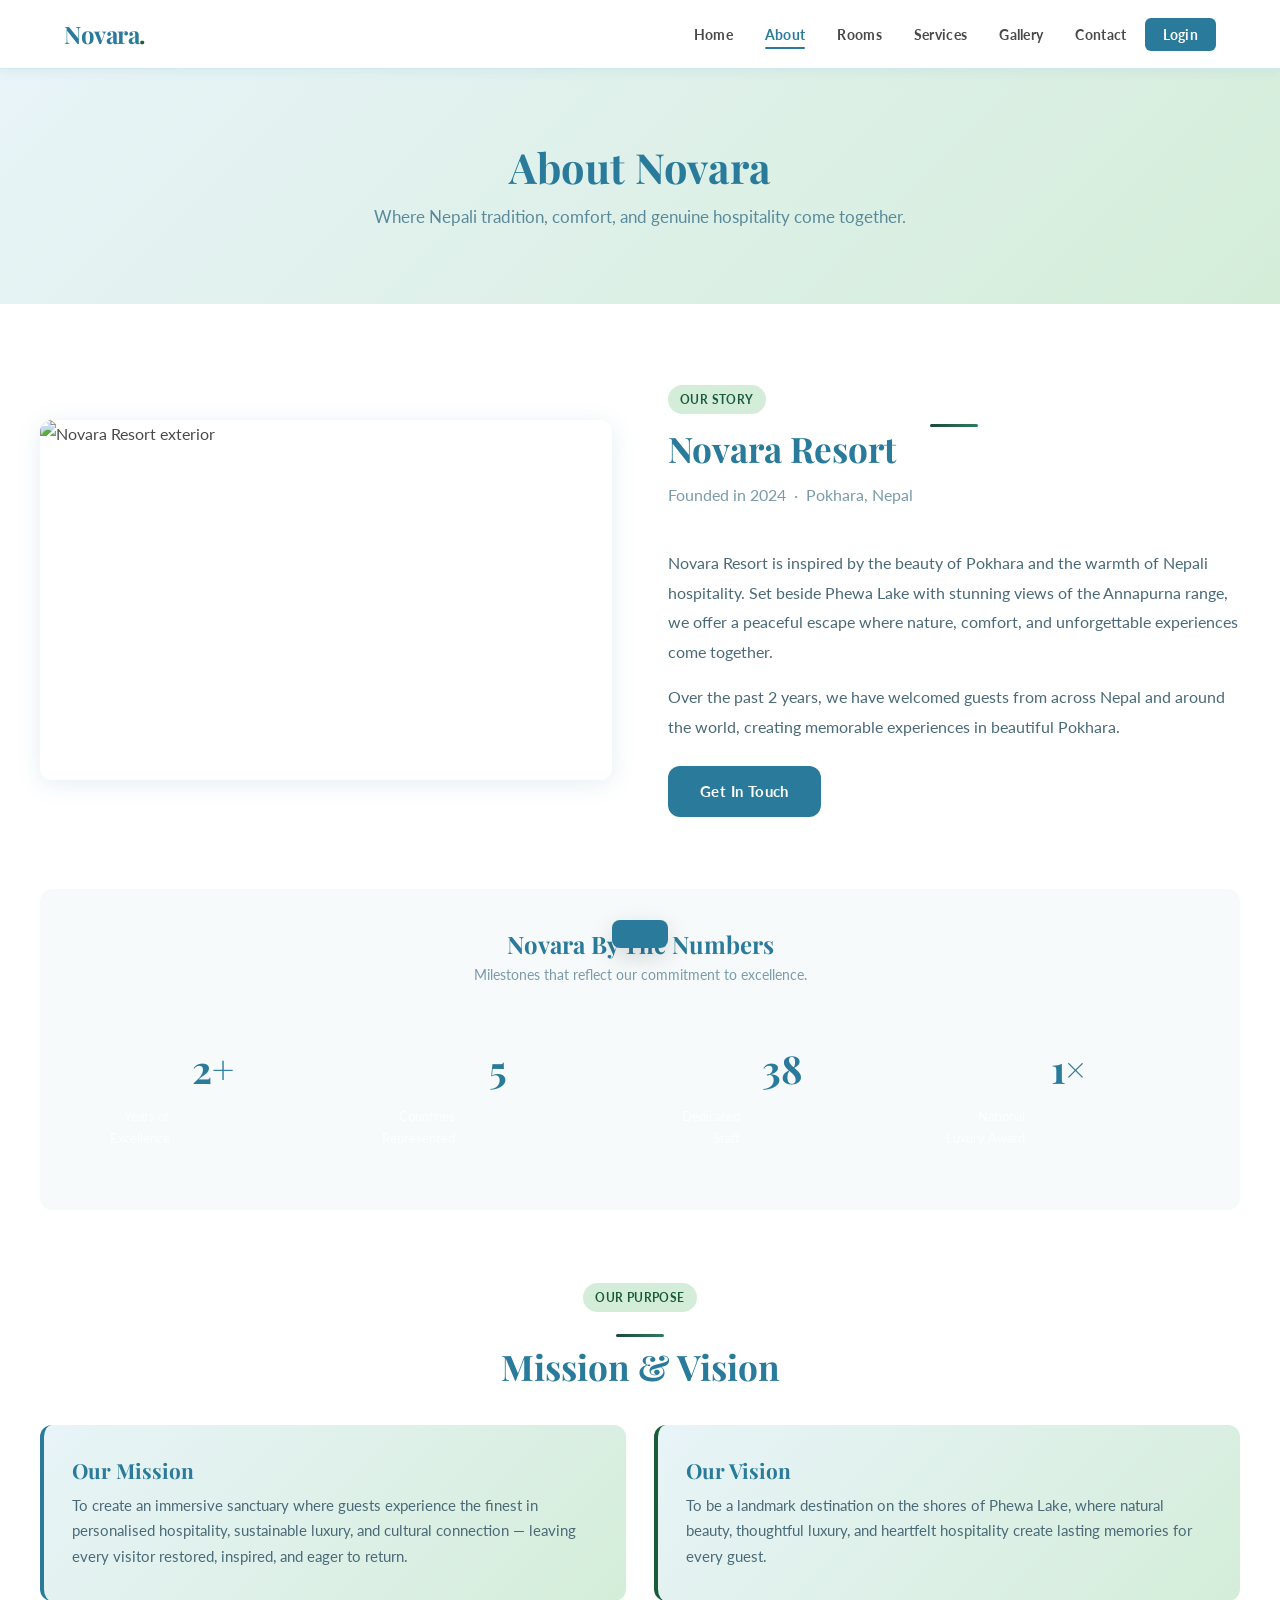
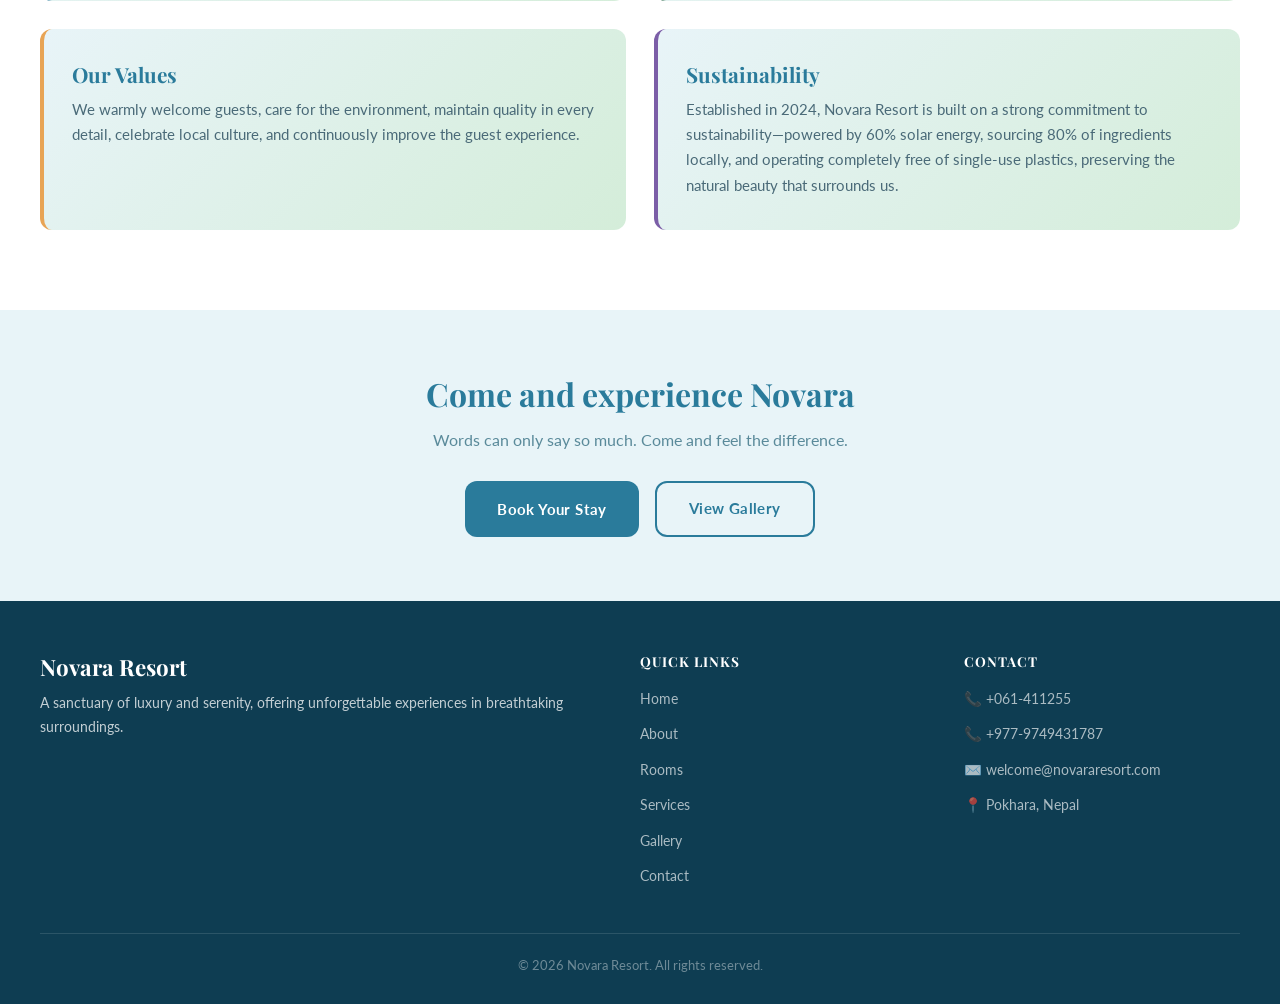
==== about.html @ 6f2eeb4e "Add files via upload" ====
<!DOCTYPE html>
<html lang="en">
<head>
  <meta charset="UTF-8" />
  <meta name="viewport" content="width=device-width, initial-scale=1.0" />
  <title>About — Novara Resort</title>
  <link rel="stylesheet" href="style.css" />
</head>
<body>

<!-- ══ HEADER ══ -->
<header>
  <div class="nav-container">
    <a href="home.html" class="nav-logo">Novara<span>.</span></a>
    <button class="hamburger" id="hamburger" aria-label="Toggle menu">
      <span></span><span></span><span></span>
    </button>
    <nav id="nav-menu">
      <ul>
        <li><a href="home.html">Home</a></li>
        <li><a href="about.html">About</a></li>
        <li><a href="rooms.html">Rooms</a></li>
        <li><a href="services.html">Services</a></li>
        <li><a href="gallery.html">Gallery</a></li>
        <li><a href="contact.html">Contact</a></li>
        <li><a href="login.html" class="nav-login-btn">Login</a></li>
      </ul>
    </nav>
  </div>
</header>

<!-- ══ PAGE HERO ══ -->
<section class="page-hero">
  <h1>About Novara</h1>
  <p>Where Nepali tradition, comfort, and genuine hospitality come together.</p>
</section>

<!-- ══ ABOUT CONTENT ══ -->
<section class="section">
  <div class="section-inner">

    <!-- About block -->
    <div class="about-grid">
      <img
        src="https://pix8.agoda.net/property/288833/0/d3904a7e5259878456e4dcc3752e697b.jpeg?ce=0&s=1024x768"
        alt="Novara Resort exterior"
        class="about-img"
      />
      <div>
        <span class="badge">Our Story</span>
        <div class="divider"></div>
        <h2 class="section-title">Novara Resort</h2>
        <p class="section-sub">Founded in 2024 &nbsp;·&nbsp; Pokhara, Nepal</p>
        <p style="color:#4A6A78;line-height:1.85;margin-bottom:16px;">
         Novara Resort is inspired by the beauty of Pokhara and the warmth of Nepali hospitality.
          Set beside Phewa Lake with stunning views of the Annapurna range, we offer a peaceful escape where nature, comfort, and 
          unforgettable experiences come together.
        </p>
        <p style="color:#4A6A78;line-height:1.85;margin-bottom:24px;">
         Over the past 2 years, we have welcomed guests from across Nepal and around the world,
         creating memorable experiences in beautiful Pokhara.
        </p>
        <a href="contact.html" class="btn btn-primary">Get In Touch</a>
      </div>
    </div>

    <!-- Stats -->
    <div class="team-strip">
      <h3 style="font-size:1.5rem;color:var(--teal);margin-bottom:4px;">Novara By The Numbers</h3>
      <p style="color:#7A9BAB;font-size:.9rem;">Milestones that reflect our commitment to excellence.</p>
      <div class="stats-row">
        <div class="stat-box">
          <div class="stat-num">2+</div>
          <div class="stat-label">Years of Excellence</div>
        </div>
        <div class="stat-box">
          <div class="stat-num">5</div>
          <div class="stat-label">Countries Represented</div>
        </div>
        <div class="stat-box">
          <div class="stat-num">38</div>
          <div class="stat-label">Dedicated Staff</div>
        </div>
        <div class="stat-box">
          <div class="stat-num">1×</div>
          <div class="stat-label">National Luxury Award</div>
        </div>
      </div>
    </div>

    <!-- Mission and Vision -->
    <div style="margin-top:72px;">
      <div class="text-center" style="margin-bottom:36px;">
        <span class="badge">Our Purpose</span>
        <div class="divider" style="margin:12px auto 0;"></div>
        <h2 class="section-title" style="margin-top:8px;">Mission &amp; Vision</h2>
      </div>
      <div class="mv-grid">
        <div class="mv-card">
          <h3> Our Mission</h3>
          <p>
            To create an immersive sanctuary where guests experience the finest in personalised hospitality, 
            sustainable luxury, and cultural connection — leaving every visitor restored, inspired, and eager 
            to return.
          </p>
        </div>
        <div class="mv-card" style="border-left-color:var(--green);">
          <h3> Our Vision</h3>
          <p>
           To be a landmark destination on the shores of Phewa Lake, where natural beauty, thoughtful luxury, and 
           heartfelt hospitality create lasting memories for every guest.
          </p>
        </div>
        <div class="mv-card" style="border-left-color:#E8A455;">
          <h3> Our Values</h3>
          <p>
            We warmly welcome guests, care for the environment, maintain quality in every detail, celebrate local culture, and 
            continuously improve the guest experience.
          </p>
        </div>
        <div class="mv-card" style="border-left-color:#7B5EA7;">
          <h3> Sustainability</h3>
          <p>
             Established in 2024, Novara Resort is built on a strong commitment to sustainability—powered by 60% solar energy, sourcing 80% of ingredients locally, and operating completely free of 
             single-use plastics, preserving the natural beauty that surrounds us.
          </p>
        </div>
      </div>
    </div>

  </div>
</section>

<!--CTA-->
<section style="background:var(--ice);padding:64px 24px;text-align:center;">
  <h2 style="font-size:2rem;color:var(--teal);margin-bottom:12px;">Come and experience Novara</h2>
  <p style="color:#5A8A9A;max-width:480px;margin:0 auto 28px;">
    Words can only say so much. Come and feel the difference.
  </p>
  <div style="display:flex;gap:16px;justify-content:center;flex-wrap:wrap;">
    <button class="btn btn-primary" onclick="handleBookNow()">Book Your Stay</button>
    <a href="gallery.html" class="btn btn-outline">View Gallery</a>
  </div>
</section>

<!-- FOOTER -->
<footer>
  <div class="footer-grid">
    <div class="footer-brand">
      <h3>Novara Resort</h3>
      <p>A sanctuary of luxury and serenity, offering unforgettable experiences in breathtaking surroundings.</p>
    </div>
    <div class="footer-col">
      <h4>Quick Links</h4>
      <ul>
        <li><a href="home.html">Home</a></li>
        <li><a href="about.html">About</a></li>
        <li><a href="rooms.html">Rooms</a></li>
        <li><a href="services.html">Services</a></li>
        <li><a href="gallery.html">Gallery</a></li>
        <li><a href="contact.html">Contact</a></li>
      </ul>
    </div>
    <div class="footer-col">
      <h4>Contact</h4>
      <ul>
        <li><a href="tel:+061411255">📞 +061-411255</a></li>
        <li><a href="tel:+9779749431787">📞 +977-9749431787</a></li>
        <li><a href="mailto:welcome@novararesort.com">✉️ welcome@novararesort.com</a></li>
        <li><a href="#">📍 Pokhara, Nepal</a></li>
      </ul>
    </div>
  </div>
  <div class="footer-bottom">
    <p>&copy; 2026 Novara Resort. All rights reserved.</p>
  </div>
</footer>

<div id="toast"></div>
<script src="script.js"></script>
</body>
</html>
---- style.css ----
/* Google Fonts */
@import url('https://fonts.googleapis.com/css2?family=Playfair+Display:wght@400;600;700&family=Lato:wght@300;400;700&display=swap');

/* ── Reset & Base ── */
*, *::before, *::after { box-sizing: border-box; margin: 0; padding: 0; }

:root {
  --white:       #FFFFFF;
  --ice:         #E8F4F8;
  --mint:        #D4EDD9;
  --teal:        #2A7B9B;
  --teal-dark:   #1F5F78;
  --green:       #1A5C3A;
  --green-light: #27855A;
  --gray-text:   #4A4A4A;
  --gray-light:  #F7FAFB;
  --border:      #D0E8F0;
  --shadow:      0 4px 24px rgba(42,123,155,.12);
  --radius:      12px;
  --transition:  .25s ease;
}

html { scroll-behavior: smooth; }

body {
  font-family: 'Lato', sans-serif;
  color: var(--gray-text);
  background: var(--white);
  line-height: 1.7;
  min-height: 100vh;
  display: flex;
  flex-direction: column;
}

h1,h2,h3,h4 { font-family: 'Playfair Display', serif; line-height: 1.25; }
a { text-decoration: none; color: inherit; }
img { max-width: 100%; display: block; }

/* ── Navigation ── */
header {
  position: sticky;
  top: 0;
  z-index: 100;
  background: rgba(255,255,255,.92);
  backdrop-filter: blur(10px);
  -webkit-backdrop-filter: blur(10px);
  border-bottom: 1px solid var(--border);
  box-shadow: 0 2px 12px rgba(42,123,155,.08);
}

.nav-container {
  max-width: 1200px;
  margin: 0 auto;
  padding: 0 24px;
  height: 68px;
  display: flex;
  align-items: center;
  justify-content: space-between;
}

.nav-logo {
  font-family: 'Playfair Display', serif;
  font-size: 1.5rem;
  font-weight: 700;
  color: var(--teal);
  letter-spacing: -.5px;
}
.nav-logo span { color: var(--green); }

nav ul {
  list-style: none;
  display: flex;
  gap: 4px;
  align-items: center;
}

nav ul li a {
  font-size: .9rem;
  font-weight: 700;
  letter-spacing: .3px;
  color: var(--gray-text);
  padding: 6px 14px;
  border-radius: 6px;
  transition: color var(--transition), background var(--transition);
  position: relative;
}
nav ul li a::after {
  content: '';
  position: absolute;
  bottom: 0; left: 14px; right: 14px;
  height: 2px;
  background: var(--teal);
  transform: scaleX(0);
  transition: transform var(--transition);
  border-radius: 2px;
}
nav ul li a:hover { color: var(--teal); background: var(--ice); }
nav ul li a:hover::after { transform: scaleX(1); }
nav ul li a.active { color: var(--teal); }
nav ul li a.active::after { transform: scaleX(1); }

.nav-login-btn {
  background: var(--teal) !important;
  color: var(--white) !important;
  border-radius: 6px !important;
  padding: 8px 18px !important;
}
.nav-login-btn:hover { background: var(--teal-dark) !important; color: var(--white) !important; }
.nav-login-btn::after { display: none !important; }

/* Hamburger */
.hamburger {
  display: none;
  flex-direction: column;
  gap: 5px;
  cursor: pointer;
  background: none;
  border: none;
  padding: 4px;
}
.hamburger span {
  display: block;
  width: 24px; height: 2px;
  background: var(--teal);
  border-radius: 2px;
  transition: var(--transition);
}

/* ── Footer ── */
footer {
  background: #0E3D52;
  color: rgba(255,255,255,.75);
  padding: 52px 24px 28px;
  margin-top: auto;
}
.footer-grid {
  max-width: 1200px;
  margin: 0 auto 36px;
  display: grid;
  grid-template-columns: 2fr 1fr 1fr;
  gap: 48px;
}
.footer-brand h3 {
  font-family: 'Playfair Display', serif;
  color: var(--white);
  font-size: 1.4rem;
  margin-bottom: 10px;
}
.footer-brand p { font-size: .9rem; line-height: 1.7; }
.footer-col h4 {
  color: var(--white);
  font-size: .85rem;
  letter-spacing: 1px;
  text-transform: uppercase;
  margin-bottom: 14px;
}
.footer-col ul { list-style: none; }
.footer-col ul li { margin-bottom: 8px; }
.footer-col ul li a {
  font-size: .9rem;
  color: rgba(255,255,255,.65);
  transition: color var(--transition);
}
.footer-col ul li a:hover { color: var(--white); }
.footer-bottom {
  max-width: 1200px;
  margin: 0 auto;
  padding-top: 20px;
  border-top: 1px solid rgba(255,255,255,.12);
  text-align: center;
  font-size: .82rem;
  color: rgba(255,255,255,.4);
}

/* ── Buttons ── */
.btn {
  display: inline-block;
  padding: 13px 32px;
  border-radius: var(--radius);
  font-family: 'Lato', sans-serif;
  font-weight: 700;
  font-size: .95rem;
  letter-spacing: .4px;
  cursor: pointer;
  border: none;
  transition: transform var(--transition), box-shadow var(--transition), background var(--transition);
}
.btn:hover { transform: translateY(-2px); box-shadow: var(--shadow); }
.btn:active { transform: translateY(0); }

.btn-primary { background: var(--teal); color: var(--white); }
.btn-primary:hover { background: var(--teal-dark); }
.btn-green { background: var(--green); color: var(--white); }
.btn-green:hover { background: var(--green-light); }
.btn-outline {
  background: transparent;
  color: var(--teal);
  border: 2px solid var(--teal);
}
.btn-outline:hover { background: var(--teal); color: var(--white); }

/* ── Section Wrapper ── */
.section { padding: 80px 24px; }
.section-inner { max-width: 1200px; margin: 0 auto; }
.section-title {
  font-size: 2.2rem;
  color: var(--teal);
  margin-bottom: 10px;
}
.section-sub {
  font-size: 1rem;
  color: #7A9BAB;
  margin-bottom: 40px;
}
.divider {
  width: 52px; height: 3px;
  background: linear-gradient(90deg, var(--teal), var(--green));
  border-radius: 2px;
  margin-bottom: 18px;
}

/* ── Cards ── */
.card {
  background: var(--white);
  border: 1px solid var(--border);
  border-radius: var(--radius);
  overflow: hidden;
  box-shadow: 0 2px 12px rgba(42,123,155,.07);
  transition: transform var(--transition), box-shadow var(--transition);
}
.card:hover { transform: translateY(-5px); box-shadow: var(--shadow); }
.card-img { width: 100%; height: 220px; object-fit: cover; }
.card-body { padding: 22px; }
.card-body h3 { font-size: 1.2rem; color: var(--teal); margin-bottom: 8px; }
.card-body p { font-size: .9rem; color: #666; line-height: 1.65; }

/* ── Page Hero (non-home) ── */
.page-hero {
  background: linear-gradient(135deg, var(--ice) 0%, var(--mint) 100%);
  padding: 72px 24px;
  text-align: center;
}
.page-hero h1 { font-size: 2.6rem; color: var(--teal); margin-bottom: 10px; }
.page-hero p { font-size: 1.05rem; color: #5A8A9A; max-width: 560px; margin: 0 auto; }

/* ── Forms ── */
.form-group { margin-bottom: 20px; }
.form-group label {
  display: block;
  font-size: .88rem;
  font-weight: 700;
  color: var(--gray-text);
  margin-bottom: 7px;
  letter-spacing: .3px;
}
.form-group input,
.form-group textarea,
.form-group select {
  width: 100%;
  padding: 12px 16px;
  border: 1.5px solid var(--border);
  border-radius: 8px;
  font-family: 'Lato', sans-serif;
  font-size: .95rem;
  color: var(--gray-text);
  background: var(--white);
  transition: border-color var(--transition), box-shadow var(--transition);
  outline: none;
}
.form-group input:focus,
.form-group textarea:focus {
  border-color: var(--teal);
  box-shadow: 0 0 0 3px rgba(42,123,155,.12);
}
.form-group textarea { resize: vertical; min-height: 130px; }

/* ── Utility ── */
.text-center { text-align: center; }
.mt-4 { margin-top: 16px; }
.mt-8 { margin-top: 32px; }
.mb-4 { margin-bottom: 16px; }
.grid-3 {
  display: grid;
  grid-template-columns: repeat(3,1fr);
  gap: 28px;
}
.grid-2 {
  display: grid;
  grid-template-columns: repeat(2,1fr);
  gap: 28px;
}

/* ── Badges ── */
.badge {
  display: inline-block;
  background: var(--mint);
  color: var(--green);
  font-size: .78rem;
  font-weight: 700;
  padding: 4px 12px;
  border-radius: 20px;
  letter-spacing: .4px;
  text-transform: uppercase;
  margin-bottom: 10px;
}

/* ── Toast ── */
#toast {
  position: fixed;
  bottom: 32px; left: 50%;
  transform: translateX(-50%) translateY(80px);
  background: var(--teal);
  color: #fff;
  padding: 14px 28px;
  border-radius: 8px;
  font-weight: 700;
  font-size: .95rem;
  box-shadow: 0 8px 24px rgba(0,0,0,.15);
  transition: transform .35s cubic-bezier(.34,1.56,.64,1);
  z-index: 9999;
  pointer-events: none;
}
#toast.show { transform: translateX(-50%) translateY(0); }

/* ══════════════════════════════════
   LOGIN PAGE
══════════════════════════════════ */
.login-page {
  min-height: 100vh;
  display: flex;
  align-items: center;
  justify-content: center;
  background: linear-gradient(145deg, var(--ice) 0%, var(--mint) 60%, #B8DFC4 100%);
  padding: 24px;
}
.login-card {
  background: rgba(255,255,255,.95);
  border-radius: 20px;
  padding: 52px 48px;
  width: 100%;
  max-width: 440px;
  box-shadow: 0 20px 60px rgba(42,123,155,.18);
}
.login-logo {
  text-align: center;
  margin-bottom: 32px;
}
.login-logo h1 {
  font-size: 2rem;
  color: var(--teal);
}
.login-logo h1 span { color: var(--green); }
.login-logo p { font-size: .88rem; color: #8AAABB; margin-top: 4px; }
.login-card h2 {
  font-size: 1.5rem;
  color: var(--gray-text);
  margin-bottom: 28px;
  text-align: center;
}

/* ══════════════════════════════════
   HOME PAGE
══════════════════════════════════ */
.hero {
  position: relative;
  height: 90vh;
  min-height: 560px;
  display: flex;
  align-items: center;
  justify-content: center;
  text-align: center;
  overflow: hidden;
  background: linear-gradient(160deg, #0E3D52 0%, #1A5C3A 100%);
}
.hero-bg {
  position: absolute;
  inset: 0;
  background: url('https://imgcy.trivago.com/c_fill,d_dummy.jpeg,e_sharpen:60,f_auto,h_534,q_40,w_800/hotelier-images/b2/f9/637951ae72d962b7f1dc25334409ebaca86400b7af4fd86a3bbdf150a6a2.jpeg') center/cover no-repeat;
  opacity: .35;
}
.hero-content {
  position: relative;
  z-index: 1;
  color: var(--white);
  max-width: 760px;
  padding: 0 24px;
}
.hero-eyebrow {
  font-size: .82rem;
  letter-spacing: 3px;
  text-transform: uppercase;
  color: rgba(255,255,255,.7);
  margin-bottom: 18px;
}
.hero-content h1 {
  font-size: clamp(2.4rem, 6vw, 4rem);
  line-height: 1.15;
  margin-bottom: 18px;
  text-shadow: 0 2px 20px rgba(0,0,0,.3);
}
.hero-content p {
  font-size: 1.1rem;
  color: rgba(255,255,255,.85);
  max-width: 520px;
  margin: 0 auto 32px;
  line-height: 1.7;
}
.hero-btns { display: flex; gap: 16px; justify-content: center; flex-wrap: wrap; }

/* Intro strip */
.intro-strip {
  background: var(--ice);
  padding: 56px 24px;
}
.intro-inner {
  max-width: 1100px;
  margin: 0 auto;
  display: grid;
  grid-template-columns: 1fr 1fr;
  gap: 56px;
  align-items: center;
}
.intro-img {
  border-radius: var(--radius);
  width: 100%;
  height: 340px;
  object-fit: cover;
  box-shadow: var(--shadow);
}
.intro-text .section-title { font-size: 1.9rem; }

/* Feature icons */
.features {
  padding: 72px 24px;
  background: var(--white);
}
.features-inner {
  max-width: 1100px;
  margin: 0 auto;
}
.feature-cards {
  display: grid;
  grid-template-columns: repeat(4,1fr);
  gap: 20px;
  margin-top: 40px;
}
.feature-card {
  background: var(--gray-light);
  border: 1px solid var(--border);
  border-radius: var(--radius);
  padding: 28px 20px;
  text-align: center;
  transition: transform var(--transition), box-shadow var(--transition);
}
.feature-card:hover { transform: translateY(-4px); box-shadow: var(--shadow); }
.feature-icon {
  font-size: 2.4rem;
  margin-bottom: 12px;
}
.feature-card h4 {
  font-size: 1rem;
  color: var(--teal);
  margin-bottom: 6px;
}
.feature-card p { font-size: .85rem; color: #7A8A90; }

/* 360 Tour */
.tour-section {
  background: linear-gradient(135deg, #0E3D52 0%, #1A5C3A 100%);
  padding: 80px 24px;
  text-align: center;
  color: var(--white);
}
.tour-section h2 { color: var(--white); font-size: 2.2rem; margin-bottom: 10px; }
.tour-section p { color: rgba(255,255,255,.75); max-width: 580px; margin: 0 auto 36px; }
.tour-frame {
  max-width: 860px;
  margin: 0 auto;
  border-radius: var(--radius);
  overflow: hidden;
  box-shadow: 0 20px 60px rgba(0,0,0,.3);
  position: relative;
  background: #0a2a38;
  aspect-ratio: 16/9;
}
.tour-placeholder {
  width: 100%;
  height: 100%;
  min-height: 320px;
  display: flex;
  flex-direction: column;
  align-items: center;
  justify-content: center;
  gap: 12px;
  font-size: 1rem;
  color: rgba(255,255,255,.6);
  cursor: pointer;
  position: relative;
  overflow: hidden;
}
.tour-placeholder::before {
  content: '';
  position: absolute;
  inset: 0;
  background: url('https://images.unsplash.com/photo-1571896349842-33c89424de2d?w=1200&q=70') center/cover;
  opacity: .4;
}
.tour-placeholder > * { position: relative; z-index: 1; }
.tour-icon { font-size: 3.5rem; }
.tour-badge {
  background: rgba(255,255,255,.15);
  border: 1px solid rgba(255,255,255,.3);
  padding: 6px 18px;
  border-radius: 20px;
  font-size: .85rem;
  font-weight: 700;
  letter-spacing: 1px;
  text-transform: uppercase;
  backdrop-filter: blur(4px);
}
.tour-compass {
  position: absolute;
  bottom: 18px; right: 18px;
  font-size: 2rem;
  animation: spin360 8s linear infinite;
  z-index: 2;
}
@keyframes spin360 { to { transform: rotate(360deg); } }

/* ══════════════════════════════════
   ABOUT PAGE
══════════════════════════════════ */
.about-grid {
  display: grid;
  grid-template-columns: 1fr 1fr;
  gap: 56px;
  align-items: center;
  margin-bottom: 72px;
}
.about-img {
  border-radius: var(--radius);
  width: 100%;
  height: 360px;
  object-fit: cover;
  box-shadow: var(--shadow);
}
.mv-grid {
  display: grid;
  grid-template-columns: 1fr 1fr;
  gap: 28px;
  margin-top: 12px;
}
.mv-card {
  background: linear-gradient(135deg, var(--ice) 0%, var(--mint) 100%);
  border-radius: var(--radius);
  padding: 32px 28px;
  border-left: 4px solid var(--teal);
}
.mv-card h3 { color: var(--teal); font-size: 1.3rem; margin-bottom: 10px; }
.mv-card p { font-size: .93rem; color: #4A6A78; line-height: 1.7; }
.team-strip {
  background: var(--gray-light);
  border-radius: var(--radius);
  padding: 40px;
  margin-top: 60px;
  text-align: center;
}
.stats-row {
  display: grid;
  grid-template-columns: repeat(4,1fr);
  gap: 20px;
  margin-top: 28px;
}
.stat-box { padding: 20px 10px; }
.stat-num {
  font-family: 'Playfair Display', serif;
  font-size: 2.4rem;
  color: var(--teal);
  font-weight: 700;
}
.stat-label { font-size: .85rem; color: #7A9BAB; margin-top: 4px; }

/* ══════════════════════════════════
   ROOMS PAGE
══════════════════════════════════ */
.rooms-grid {
  display: grid;
  grid-template-columns: repeat(3,1fr);
  gap: 28px;
}
.room-card { border-radius: var(--radius); overflow: hidden; box-shadow: var(--shadow); background: var(--white); transition: transform var(--transition); }
.room-card:hover { transform: translateY(-6px); }
.room-card img { width: 100%; height: 240px; object-fit: cover; }
.room-body { padding: 24px; }
.room-body h3 { color: var(--teal); font-size: 1.25rem; margin-bottom: 8px; }
.room-body p { font-size: .9rem; color: #666; margin-bottom: 16px; }
.room-amenities { display: flex; flex-wrap: wrap; gap: 6px; margin-bottom: 18px; }
.amenity-tag {
  background: var(--ice);
  color: var(--teal);
  font-size: .75rem;
  font-weight: 700;
  padding: 4px 10px;
  border-radius: 4px;
}
.room-footer {
  display: flex;
  align-items: center;
  justify-content: space-between;
  border-top: 1px solid var(--border);
  padding-top: 16px;
}
.price {
  font-family: 'Playfair Display', serif;
  font-size: 1.6rem;
  color: var(--green);
  font-weight: 700;
}
.price span { font-size: .75rem; font-family: 'Lato', sans-serif; color: #8A9AAA; font-weight: 400; }

/* ══════════════════════════════════
   SERVICES PAGE
══════════════════════════════════ */
.services-grid {
  display: grid;
  grid-template-columns: repeat(3,1fr);
  gap: 24px;
}
.service-card {
  background: var(--white);
  border: 1px solid var(--border);
  border-radius: var(--radius);
  padding: 36px 28px;
  text-align: center;
  transition: transform var(--transition), box-shadow var(--transition), background var(--transition);
}
.service-card:hover {
  transform: translateY(-5px);
  box-shadow: var(--shadow);
  background: linear-gradient(135deg, var(--ice) 0%, var(--mint) 100%);
}
.service-icon {
  font-size: 3rem;
  margin-bottom: 16px;
  display: block;
}
.service-card h3 { color: var(--teal); font-size: 1.15rem; margin-bottom: 10px; }
.service-card p { font-size: .88rem; color: #666; line-height: 1.65; }

/* ══════════════════════════════════
   GALLERY PAGE
══════════════════════════════════ */
.gallery-grid {
  display: grid;
  grid-template-columns: repeat(3,1fr);
  gap: 16px;
}
.gallery-item {
  position: relative;
  border-radius: 10px;
  overflow: hidden;
  cursor: pointer;
  aspect-ratio: 4/3;
}
.gallery-item img {
  width: 100%;
  height: 100%;
  object-fit: cover;
  transition: transform .4s ease;
}
.gallery-item:hover img { transform: scale(1.07); }
.gallery-overlay {
  position: absolute;
  inset: 0;
  background: rgba(42,123,155,.45);
  opacity: 0;
  display: flex;
  align-items: center;
  justify-content: center;
  font-size: 2rem;
  color: var(--white);
  transition: opacity .3s ease;
}
.gallery-item:hover .gallery-overlay { opacity: 1; }

/* Lightbox */
.lightbox {
  display: none;
  position: fixed;
  inset: 0;
  background: rgba(0,0,0,.88);
  z-index: 9000;
  align-items: center;
  justify-content: center;
  padding: 20px;
}
.lightbox.open { display: flex; }
.lightbox img {
  max-width: 90vw;
  max-height: 85vh;
  border-radius: 10px;
  box-shadow: 0 20px 60px rgba(0,0,0,.5);
}
.lightbox-close {
  position: absolute;
  top: 20px; right: 24px;
  color: white;
  font-size: 2.2rem;
  cursor: pointer;
  line-height: 1;
  background: rgba(255,255,255,.15);
  border: none;
  border-radius: 50%;
  width: 44px; height: 44px;
  display: flex; align-items: center; justify-content: center;
  transition: background var(--transition);
}
.lightbox-close:hover { background: rgba(255,255,255,.28); }

/* ══════════════════════════════════
   CONTACT PAGE
══════════════════════════════════ */
.contact-layout {
  display: grid;
  grid-template-columns: 1fr 1.4fr;
  gap: 56px;
  align-items: start;
}
.contact-info h3 {
  font-size: 1.4rem;
  color: var(--teal);
  margin-bottom: 24px;
}
.contact-item {
  display: flex;
  align-items: flex-start;
  gap: 14px;
  margin-bottom: 22px;
}
.contact-item-icon {
  font-size: 1.4rem;
  flex-shrink: 0;
  margin-top: 2px;
}
.contact-item-text h4 {
  font-size: .85rem;
  color: var(--teal);
  text-transform: uppercase;
  letter-spacing: .5px;
  margin-bottom: 3px;
}
.contact-item-text p, .contact-item-text a {
  font-size: .93rem;
  color: #4A6A78;
  line-height: 1.55;
}
.contact-form-box {
  background: var(--gray-light);
  border-radius: var(--radius);
  padding: 40px;
  border: 1px solid var(--border);
}
.contact-form-box h3 {
  font-size: 1.4rem;
  color: var(--teal);
  margin-bottom: 24px;
}
.form-row { display: grid; grid-template-columns: 1fr 1fr; gap: 16px; }

/* ══════════════════════════════════
   RESPONSIVE
══════════════════════════════════ */
@media (max-width: 900px) {
  .grid-3, .rooms-grid, .services-grid, .gallery-grid,
  .feature-cards { grid-template-columns: repeat(2,1fr); }
  .about-grid, .contact-layout { grid-template-columns: 1fr; }
  .intro-inner { grid-template-columns: 1fr; gap: 32px; }
  .footer-grid { grid-template-columns: 1fr 1fr; }
  .stats-row { grid-template-columns: repeat(2,1fr); }
  .mv-grid { grid-template-columns: 1fr; }
}

@media (max-width: 640px) {
  .nav-container nav { display: none; }
  .nav-container nav.open {
    display: flex;
    flex-direction: column;
    position: fixed;
    top: 68px; left: 0; right: 0;
    background: rgba(255,255,255,.97);
    backdrop-filter: blur(10px);
    padding: 20px 24px 28px;
    border-bottom: 1px solid var(--border);
    box-shadow: 0 8px 24px rgba(0,0,0,.1);
    z-index: 99;
  }
  nav.open ul { flex-direction: column; gap: 4px; }
  nav.open ul li a { display: block; padding: 12px 16px; }
  .hamburger { display: flex; }

  .grid-3, .rooms-grid, .services-grid, .gallery-grid,
  .feature-cards { grid-template-columns: 1fr; }
  .footer-grid { grid-template-columns: 1fr; gap: 28px; }
  .form-row { grid-template-columns: 1fr; }
  .hero-content h1 { font-size: 2rem; }
  .section { padding: 56px 16px; }
  .login-card { padding: 36px 24px; }
  .contact-form-box { padding: 24px; }
  .stats-row { grid-template-columns: repeat(2,1fr); }
}
.events-section{
  padding:80px 24px;
  text-align:center;
  background:#0f1720;
  color:white;
}

.events-grid{
  display:flex;
  justify-content:center;
  gap:25px;
  flex-wrap:wrap;
  margin-top:40px;
}

.event-card{
  width:300px;
  background:white;
  color:black;
  padding:25px;
  border-radius:16px;
  box-shadow:0 10px 30px rgba(0,0,0,0.2);
}


    /* ══ EVENTS SECTION — hover effects ══ */
    .events-section {
      padding: 72px 24px;
      background: #f0f7f4;
      text-align: center;
    }
    .events-section h2 {
      font-size: 2rem;
      color: #1a4a3a;
      margin-bottom: 8px;
    }
    .events-section > p {
      color: #4A6A78;
      margin-bottom: 40px;
    }
    .events-grid {
      display: grid;
      grid-template-columns: repeat(auto-fit, minmax(260px, 1fr));
      gap: 28px;
      max-width: 960px;
      margin: 0 auto;
    }
    .event-card {
      background: #fff;
      border: 1.5px solid #d0e8de;
      border-radius: 16px;
      padding: 32px 28px;
      text-align: left;
      cursor: pointer;
      position: relative;
      overflow: hidden;
      transition: transform 0.28s ease, box-shadow 0.28s ease, border-color 0.28s ease;
    }
    .event-card::before {
      content: '';
      position: absolute;
      top: 0; left: 0; right: 0;
      height: 4px;
      background: linear-gradient(90deg, #1a4a3a, #2e7d5e);
      transform: scaleX(0);
      transform-origin: left;
      transition: transform 0.3s ease;
    }
    .event-card:hover {
      transform: translateY(-8px);
      box-shadow: 0 20px 48px rgba(26, 74, 58, 0.18);
      border-color: #2e7d5e;
    }
    .event-card:hover::before {
      transform: scaleX(1);
    }
    .event-card h3 {
      font-size: 1.15rem;
      color: #1a4a3a;
      margin-bottom: 12px;
    }
    .event-card p {
      color: #4A6A78;
      font-size: 0.95rem;
      line-height: 1.6;
      margin-bottom: 6px;
    }
    .event-date-badge {
      display: inline-block;
      background: #e6f4ee;
      color: #1a4a3a;
      font-size: 0.8rem;
      font-weight: 600;
      padding: 4px 12px;
      border-radius: 20px;
      margin-bottom: 14px;
      letter-spacing: 0.03em;
    }

    /* ══ TESTIMONIALS SECTION ══ */
    .testimonials-section {
      padding: 80px 24px;
      background: #fff;
      text-align: center;
    }
    .testimonials-section .badge {
      display: inline-block;
      background: #e6f4ee;
      color: #1a4a3a;
      font-size: 0.75rem;
      font-weight: 700;
      letter-spacing: 0.1em;
      text-transform: uppercase;
      padding: 5px 14px;
      border-radius: 20px;
      margin-bottom: 8px;
    }
    .testimonials-section .section-title {
      font-size: 2rem;
      color: #1a3a2a;
      margin: 8px 0 12px;
      font-family: 'Playfair Display', serif;
    }
    .testimonials-section .section-sub {
      color: #4A6A78;
      max-width: 480px;
      margin: 0 auto 48px;
      line-height: 1.7;
    }
    .divider {
      width: 48px;
      height: 3px;
      background: linear-gradient(90deg, #1a4a3a, #2e7d5e);
      border-radius: 2px;
      margin: 0 auto;
    }
    .testimonials-grid {
      display: grid;
      grid-template-columns: repeat(auto-fit, minmax(280px, 1fr));
      gap: 28px;
      max-width: 1040px;
      margin: 0 auto;
    }
    .testimonial-card {
      background: #f8fdfb;
      border: 1.5px solid #d0e8de;
      border-radius: 20px;
      padding: 36px 28px;
      text-align: left;
      position: relative;
      transition: transform 0.25s ease, box-shadow 0.25s ease;
    }
    .testimonial-card:hover {
      transform: translateY(-4px);
      box-shadow: 0 12px 36px rgba(26, 74, 58, 0.1);
    }
    .testimonial-quote-icon {
      font-size: 2.8rem;
      color: #2e7d5e;
      opacity: 0.25;
      line-height: 1;
      margin-bottom: 12px;
      font-family: Georgia, serif;
    }
    .testimonial-text {
      color: #3a5a4a;
      font-size: 0.97rem;
      line-height: 1.75;
      margin-bottom: 24px;
      font-style: italic;
    }
    .testimonial-footer {
      display: flex;
      align-items: center;
      gap: 14px;
    }
    .testimonial-avatar {
      width: 48px;
      height: 48px;
      border-radius: 50%;
      background: linear-gradient(135deg, #1a4a3a, #2e7d5e);
      color: #fff;
      display: flex;
      align-items: center;
      justify-content: center;
      font-weight: 700;
      font-size: 1rem;
      flex-shrink: 0;
      letter-spacing: 0.03em;
    }
    .testimonial-info strong {
      display: block;
      color: #1a3a2a;
      font-size: 0.95rem;
      font-weight: 700;
    }
    .testimonial-info span {
      color: #6a8a7a;
      font-size: 0.82rem;
    }
    .star-row {
      display: flex;
      gap: 3px;
      margin-bottom: 16px;
    }
    .star-row .star {
      color: #f0b429;
      font-size: 1.1rem;
    }
    .testimonial-tag {
      position: absolute;
      top: 20px;
      right: 20px;
      background: #e6f4ee;
      color: #1a4a3a;
      font-size: 0.7rem;
      font-weight: 700;
      padding: 3px 10px;
      border-radius: 12px;
      letter-spacing: 0.06em;
      text-transform: uppercase;
    }

    /* ══ RATING SUMMARY BAR ══ */
    .rating-summary {
      display: flex;
      align-items: center;
      justify-content: center;
      gap: 40px;
      background: linear-gradient(135deg, #1a4a3a, #2e7d5e);
      padding: 40px 24px;
      flex-wrap: wrap;
    }
    .rating-big {
      text-align: center;
    }
    .rating-big .score {
      font-size: 3.5rem;
      font-weight: 800;
      color: #fff;
      line-height: 1;
    }
    .rating-big .stars-large {
      display: flex;
      gap: 4px;
      justify-content: center;
      margin: 6px 0 4px;
    }
    .rating-big .stars-large .star { color: #f0b429; font-size: 1.4rem; }
    .rating-big small { color: rgba(255,255,255,0.7); font-size: 0.82rem; }
    .rating-divider-v {
      width: 1px;
      height: 60px;
      background: rgba(255,255,255,0.25);
    }
    .rating-stats {
      display: flex;
      flex-direction: column;
      gap: 8px;
    }
    .stat-row {
      display: flex;
      align-items: center;
      gap: 10px;
    }
    .stat-label { color: rgba(255,255,255,0.75); font-size: 0.82rem; width: 80px; text-align: right; }
    .stat-bar-wrap {
      width: 140px;
      height: 6px;
      background: rgba(255,255,255,0.2);
      border-radius: 4px;
      overflow: hidden;
    }
    .stat-bar-fill {
      height: 100%;
      background: #f0b429;
      border-radius: 4px;
    }
    .stat-pct { color: #fff; font-size: 0.8rem; font-weight: 600; width: 32px; }

    /* ══ SOCIAL MEDIA SECTION ══ */
    .social-section {
      padding: 72px 24px;
      background: #f0f7f4;
      text-align: center;
    }
    .social-section .badge {
      display: inline-block;
      background: #d0e8de;
      color: #1a4a3a;
      font-size: 0.75rem;
      font-weight: 700;
      letter-spacing: 0.1em;
      text-transform: uppercase;
      padding: 5px 14px;
      border-radius: 20px;
      margin-bottom: 8px;
    }
    .social-section h2 {
      font-size: 2rem;
      color: #1a3a2a;
      margin: 8px 0 10px;
      font-family: 'Playfair Display', serif;
    }
    .social-section p.sub {
      color: #4A6A78;
      margin-bottom: 44px;
      max-width: 460px;
      margin-left: auto;
      margin-right: auto;
    }
    .social-icons-row {
      display: flex;
      justify-content: center;
      gap: 20px;
      flex-wrap: wrap;
      margin-bottom: 48px;
    }
    .social-icon-link {
      display: flex;
      flex-direction: column;
      align-items: center;
      gap: 8px;
      text-decoration: none;
      color: #1a4a3a;
      transition: transform 0.25s ease;
    }
    .social-icon-link:hover { transform: translateY(-6px); }
    .social-icon-btn {
      width: 60px;
      height: 60px;
      border-radius: 50%;
      display: flex;
      align-items: center;
      justify-content: center;
      font-size: 1.5rem;
      border: 2px solid transparent;
      transition: box-shadow 0.25s ease, border-color 0.25s ease, background 0.25s ease;
    }
    .social-icon-btn.ig   { background: linear-gradient(135deg, #f093fb, #f5576c); color: #fff; }
    .social-icon-btn.fb   { background: #1877f2; color: #fff; }
    .social-icon-btn.tw   { background: #1da1f2; color: #fff; }
    .social-icon-btn.yt   { background: #ff0000; color: #fff; }
    .social-icon-btn.tk   { background: #010101; color: #fff; }
    .social-icon-link:hover .social-icon-btn {
      box-shadow: 0 8px 28px rgba(26, 74, 58, 0.28);
      border-color: #1a4a3a;
    }
    .social-icon-link small { font-size: 0.78rem; font-weight: 600; color: #1a4a3a; }

    /* Instagram-style photo feed */
    .social-feed-grid {
      display: grid;
      grid-template-columns: repeat(4, 1fr);
      gap: 10px;
      max-width: 800px;
      margin: 0 auto 28px;
    }
    .social-feed-item {
      aspect-ratio: 1;
      border-radius: 12px;
      overflow: hidden;
      position: relative;
      cursor: pointer;
    }
    .social-feed-item img {
      width: 100%;
      height: 100%;
      object-fit: cover;
      display: block;
      transition: transform 0.35s ease;
    }
    .social-feed-item:hover img { transform: scale(1.08); }
    .social-feed-overlay {
      position: absolute;
      inset: 0;
      background: rgba(26, 74, 58, 0);
      display: flex;
      align-items: center;
      justify-content: center;
      transition: background 0.3s ease;
    }
    .social-feed-overlay span {
      color: #fff;
      font-size: 1.4rem;
      opacity: 0;
      transition: opacity 0.3s ease;
    }
    .social-feed-item:hover .social-feed-overlay {
      background: rgba(26, 74, 58, 0.45);
    }
    .social-feed-item:hover .social-feed-overlay span { opacity: 1; }
    .social-handle {
      display: inline-block;
      background: #fff;
      color: #1a4a3a;
      font-weight: 700;
      font-size: 0.9rem;
      padding: 10px 24px;
      border-radius: 30px;
      border: 2px solid #d0e8de;
      text-decoration: none;
      transition: background 0.2s ease, color 0.2s ease, border-color 0.2s ease;
    }
    .social-handle:hover {
      background: #1a4a3a;
      color: #fff;
      border-color: #1a4a3a;
    }

    @media (max-width: 640px) {
      .social-feed-grid { grid-template-columns: repeat(2, 1fr); }
      .rating-divider-v { display: none; }
      .rating-stats .stat-bar-wrap { width: 100px; }
    }
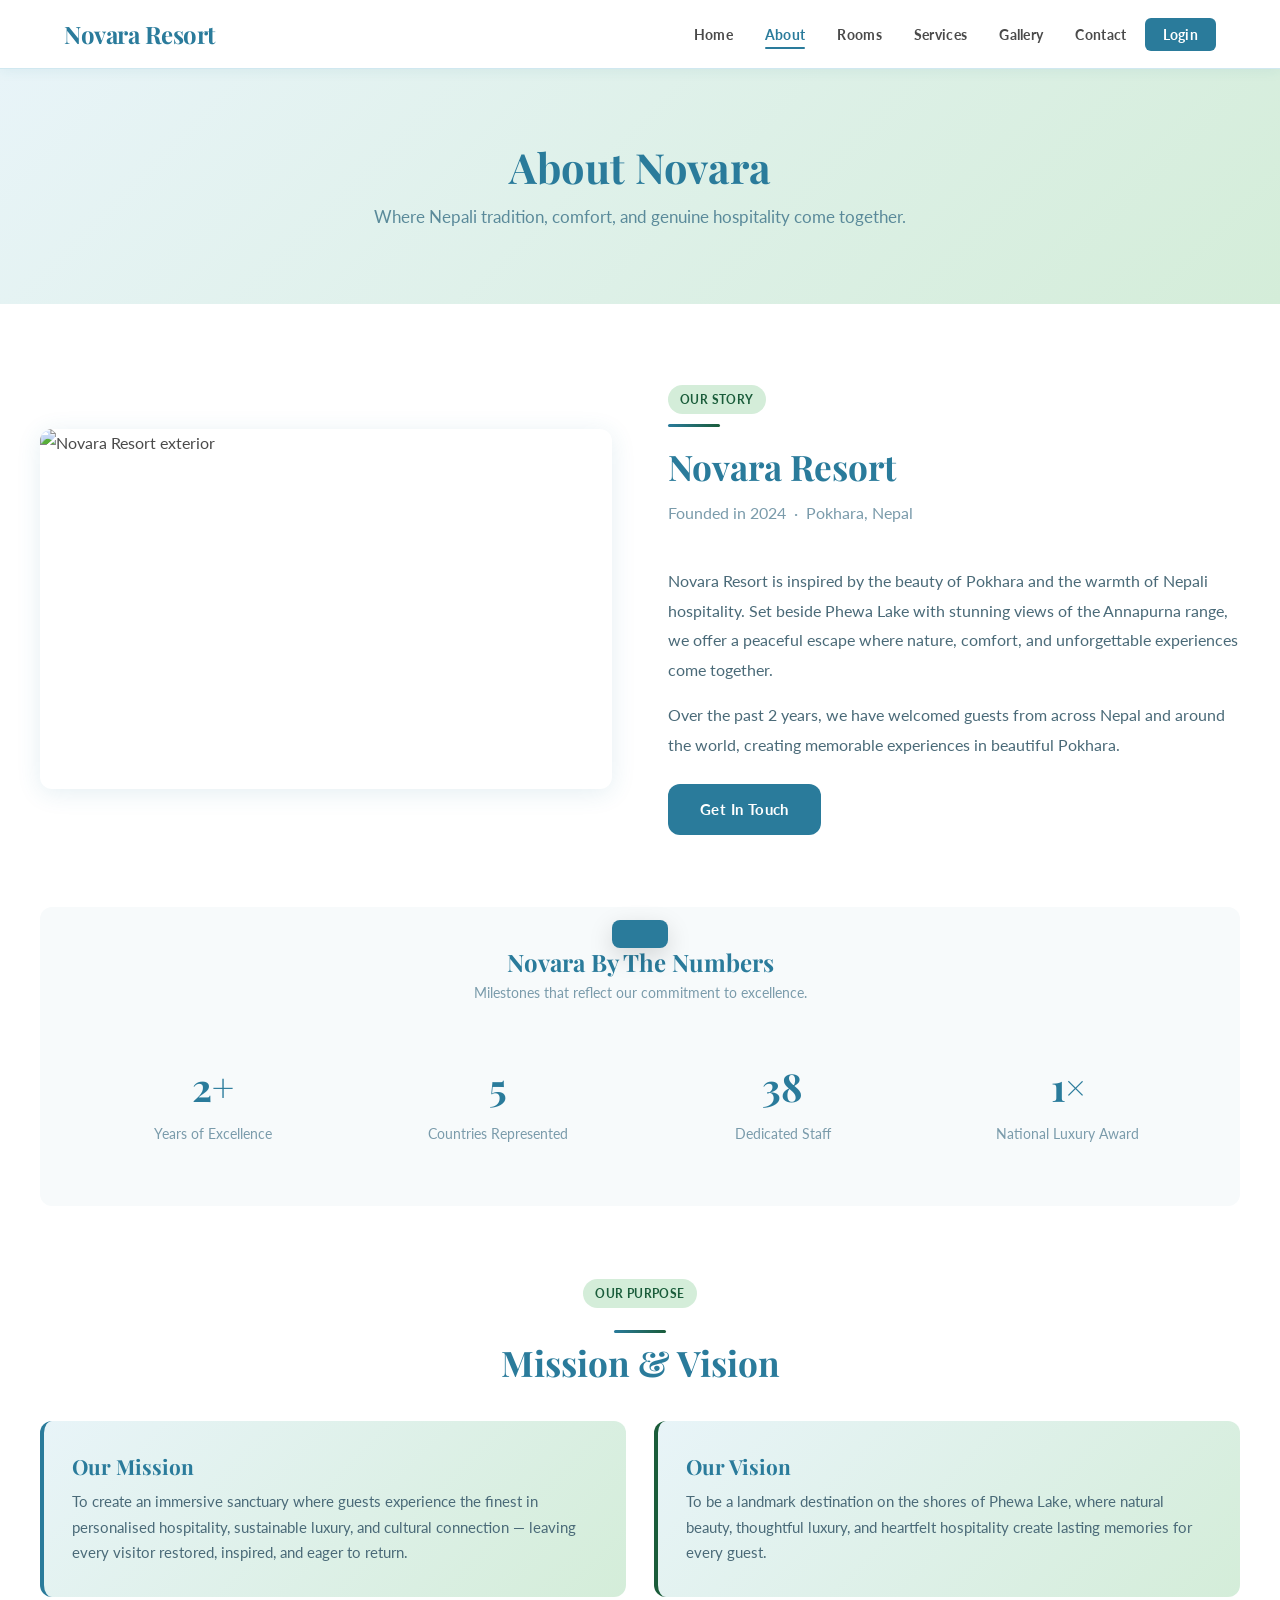
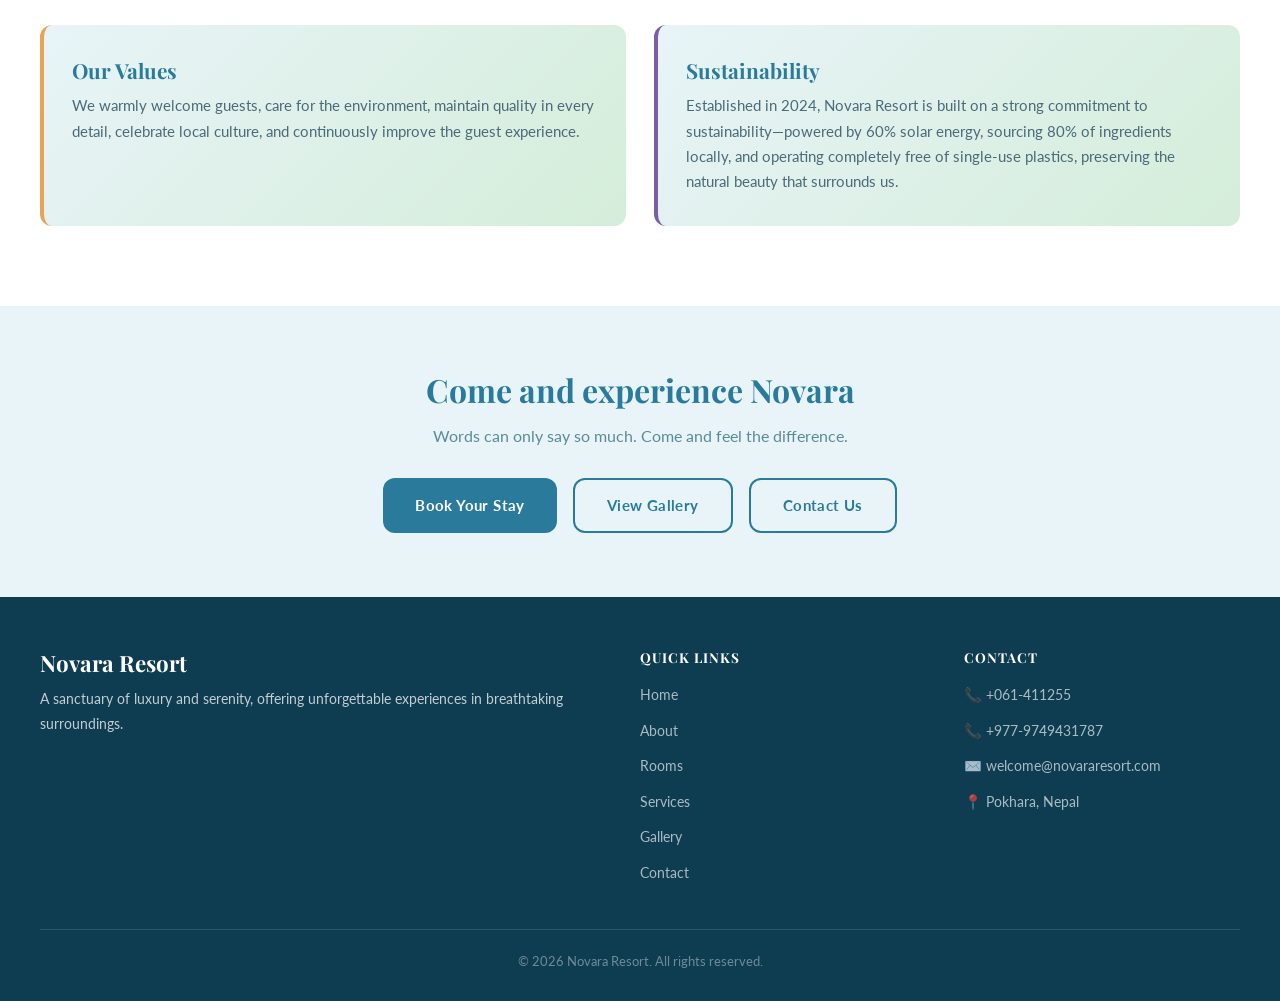
==== commit 81793862: "Add files via upload" ====
--- a/about.html
+++ b/about.html
@@ -11,13 +11,13 @@
 <!-- ══ HEADER ══ -->
 <header>
   <div class="nav-container">
-    <a href="home.html" class="nav-logo">Novara<span>.</span></a>
+    <a href="index.html" class="nav-logo">Novara Resort<span></span></a>
     <button class="hamburger" id="hamburger" aria-label="Toggle menu">
       <span></span><span></span><span></span>
     </button>
     <nav id="nav-menu">
       <ul>
-        <li><a href="home.html">Home</a></li>
+        <li><a href="index.html">Home</a></li>
         <li><a href="about.html">About</a></li>
         <li><a href="rooms.html">Rooms</a></li>
         <li><a href="services.html">Services</a></li>
@@ -138,8 +138,9 @@
     Words can only say so much. Come and feel the difference.
   </p>
   <div style="display:flex;gap:16px;justify-content:center;flex-wrap:wrap;">
-    <button class="btn btn-primary" onclick="handleBookNow()">Book Your Stay</button>
+  <button class="btn btn-primary" onclick="window.location.href='/rooms.html'"">Book Your Stay</button>
     <a href="gallery.html" class="btn btn-outline">View Gallery</a>
+    <a href="contact.html" class="btn btn-outline">Contact Us</a>
   </div>
 </section>
 
@@ -153,7 +154,7 @@
     <div class="footer-col">
       <h4>Quick Links</h4>
       <ul>
-        <li><a href="home.html">Home</a></li>
+        <li><a href="index.html">Home</a></li>
         <li><a href="about.html">About</a></li>
         <li><a href="rooms.html">Rooms</a></li>
         <li><a href="services.html">Services</a></li>
--- a/style.css
+++ b/style.css
@@ -1,1226 +1,1184 @@
-/* Google Fonts */
-@import url('https://fonts.googleapis.com/css2?family=Playfair+Display:wght@400;600;700&family=Lato:wght@300;400;700&display=swap');
-
-/* ── Reset & Base ── */
-*, *::before, *::after { box-sizing: border-box; margin: 0; padding: 0; }
-
-:root {
-  --white:       #FFFFFF;
-  --ice:         #E8F4F8;
-  --mint:        #D4EDD9;
-  --teal:        #2A7B9B;
-  --teal-dark:   #1F5F78;
-  --green:       #1A5C3A;
-  --green-light: #27855A;
-  --gray-text:   #4A4A4A;
-  --gray-light:  #F7FAFB;
-  --border:      #D0E8F0;
-  --shadow:      0 4px 24px rgba(42,123,155,.12);
-  --radius:      12px;
-  --transition:  .25s ease;
-}
-
-html { scroll-behavior: smooth; }
-
-body {
-  font-family: 'Lato', sans-serif;
-  color: var(--gray-text);
-  background: var(--white);
-  line-height: 1.7;
-  min-height: 100vh;
-  display: flex;
-  flex-direction: column;
-}
-
-h1,h2,h3,h4 { font-family: 'Playfair Display', serif; line-height: 1.25; }
-a { text-decoration: none; color: inherit; }
-img { max-width: 100%; display: block; }
-
-/* ── Navigation ── */
-header {
-  position: sticky;
-  top: 0;
-  z-index: 100;
-  background: rgba(255,255,255,.92);
-  backdrop-filter: blur(10px);
-  -webkit-backdrop-filter: blur(10px);
-  border-bottom: 1px solid var(--border);
-  box-shadow: 0 2px 12px rgba(42,123,155,.08);
-}
-
-.nav-container {
-  max-width: 1200px;
-  margin: 0 auto;
-  padding: 0 24px;
-  height: 68px;
-  display: flex;
-  align-items: center;
-  justify-content: space-between;
-}
-
-.nav-logo {
-  font-family: 'Playfair Display', serif;
-  font-size: 1.5rem;
-  font-weight: 700;
-  color: var(--teal);
-  letter-spacing: -.5px;
-}
-.nav-logo span { color: var(--green); }
-
-nav ul {
-  list-style: none;
-  display: flex;
-  gap: 4px;
-  align-items: center;
-}
-
-nav ul li a {
-  font-size: .9rem;
-  font-weight: 700;
-  letter-spacing: .3px;
-  color: var(--gray-text);
-  padding: 6px 14px;
-  border-radius: 6px;
-  transition: color var(--transition), background var(--transition);
-  position: relative;
-}
-nav ul li a::after {
-  content: '';
-  position: absolute;
-  bottom: 0; left: 14px; right: 14px;
-  height: 2px;
-  background: var(--teal);
-  transform: scaleX(0);
-  transition: transform var(--transition);
-  border-radius: 2px;
-}
-nav ul li a:hover { color: var(--teal); background: var(--ice); }
-nav ul li a:hover::after { transform: scaleX(1); }
-nav ul li a.active { color: var(--teal); }
-nav ul li a.active::after { transform: scaleX(1); }
-
-.nav-login-btn {
-  background: var(--teal) !important;
-  color: var(--white) !important;
-  border-radius: 6px !important;
-  padding: 8px 18px !important;
-}
-.nav-login-btn:hover { background: var(--teal-dark) !important; color: var(--white) !important; }
-.nav-login-btn::after { display: none !important; }
-
-/* Hamburger */
-.hamburger {
-  display: none;
-  flex-direction: column;
-  gap: 5px;
-  cursor: pointer;
-  background: none;
-  border: none;
-  padding: 4px;
-}
-.hamburger span {
-  display: block;
-  width: 24px; height: 2px;
-  background: var(--teal);
-  border-radius: 2px;
-  transition: var(--transition);
-}
-
-/* ── Footer ── */
-footer {
-  background: #0E3D52;
-  color: rgba(255,255,255,.75);
-  padding: 52px 24px 28px;
-  margin-top: auto;
-}
-.footer-grid {
-  max-width: 1200px;
-  margin: 0 auto 36px;
-  display: grid;
-  grid-template-columns: 2fr 1fr 1fr;
-  gap: 48px;
-}
-.footer-brand h3 {
-  font-family: 'Playfair Display', serif;
-  color: var(--white);
-  font-size: 1.4rem;
-  margin-bottom: 10px;
-}
-.footer-brand p { font-size: .9rem; line-height: 1.7; }
-.footer-col h4 {
-  color: var(--white);
-  font-size: .85rem;
-  letter-spacing: 1px;
-  text-transform: uppercase;
-  margin-bottom: 14px;
-}
-.footer-col ul { list-style: none; }
-.footer-col ul li { margin-bottom: 8px; }
-.footer-col ul li a {
-  font-size: .9rem;
-  color: rgba(255,255,255,.65);
-  transition: color var(--transition);
-}
-.footer-col ul li a:hover { color: var(--white); }
-.footer-bottom {
-  max-width: 1200px;
-  margin: 0 auto;
-  padding-top: 20px;
-  border-top: 1px solid rgba(255,255,255,.12);
-  text-align: center;
-  font-size: .82rem;
-  color: rgba(255,255,255,.4);
-}
-
-/* ── Buttons ── */
-.btn {
-  display: inline-block;
-  padding: 13px 32px;
-  border-radius: var(--radius);
-  font-family: 'Lato', sans-serif;
-  font-weight: 700;
-  font-size: .95rem;
-  letter-spacing: .4px;
-  cursor: pointer;
-  border: none;
-  transition: transform var(--transition), box-shadow var(--transition), background var(--transition);
-}
-.btn:hover { transform: translateY(-2px); box-shadow: var(--shadow); }
-.btn:active { transform: translateY(0); }
-
-.btn-primary { background: var(--teal); color: var(--white); }
-.btn-primary:hover { background: var(--teal-dark); }
-.btn-green { background: var(--green); color: var(--white); }
-.btn-green:hover { background: var(--green-light); }
-.btn-outline {
-  background: transparent;
-  color: var(--teal);
-  border: 2px solid var(--teal);
-}
-.btn-outline:hover { background: var(--teal); color: var(--white); }
-
-/* ── Section Wrapper ── */
-.section { padding: 80px 24px; }
-.section-inner { max-width: 1200px; margin: 0 auto; }
-.section-title {
-  font-size: 2.2rem;
-  color: var(--teal);
-  margin-bottom: 10px;
-}
-.section-sub {
-  font-size: 1rem;
-  color: #7A9BAB;
-  margin-bottom: 40px;
-}
-.divider {
-  width: 52px; height: 3px;
-  background: linear-gradient(90deg, var(--teal), var(--green));
-  border-radius: 2px;
-  margin-bottom: 18px;
-}
-
-/* ── Cards ── */
-.card {
-  background: var(--white);
-  border: 1px solid var(--border);
-  border-radius: var(--radius);
-  overflow: hidden;
-  box-shadow: 0 2px 12px rgba(42,123,155,.07);
-  transition: transform var(--transition), box-shadow var(--transition);
-}
-.card:hover { transform: translateY(-5px); box-shadow: var(--shadow); }
-.card-img { width: 100%; height: 220px; object-fit: cover; }
-.card-body { padding: 22px; }
-.card-body h3 { font-size: 1.2rem; color: var(--teal); margin-bottom: 8px; }
-.card-body p { font-size: .9rem; color: #666; line-height: 1.65; }
-
-/* ── Page Hero (non-home) ── */
-.page-hero {
-  background: linear-gradient(135deg, var(--ice) 0%, var(--mint) 100%);
-  padding: 72px 24px;
-  text-align: center;
-}
-.page-hero h1 { font-size: 2.6rem; color: var(--teal); margin-bottom: 10px; }
-.page-hero p { font-size: 1.05rem; color: #5A8A9A; max-width: 560px; margin: 0 auto; }
-
-/* ── Forms ── */
-.form-group { margin-bottom: 20px; }
-.form-group label {
-  display: block;
-  font-size: .88rem;
-  font-weight: 700;
-  color: var(--gray-text);
-  margin-bottom: 7px;
-  letter-spacing: .3px;
-}
-.form-group input,
-.form-group textarea,
-.form-group select {
-  width: 100%;
-  padding: 12px 16px;
-  border: 1.5px solid var(--border);
-  border-radius: 8px;
-  font-family: 'Lato', sans-serif;
-  font-size: .95rem;
-  color: var(--gray-text);
-  background: var(--white);
-  transition: border-color var(--transition), box-shadow var(--transition);
-  outline: none;
-}
-.form-group input:focus,
-.form-group textarea:focus {
-  border-color: var(--teal);
-  box-shadow: 0 0 0 3px rgba(42,123,155,.12);
-}
-.form-group textarea { resize: vertical; min-height: 130px; }
-
-/* ── Utility ── */
-.text-center { text-align: center; }
-.mt-4 { margin-top: 16px; }
-.mt-8 { margin-top: 32px; }
-.mb-4 { margin-bottom: 16px; }
-.grid-3 {
-  display: grid;
-  grid-template-columns: repeat(3,1fr);
-  gap: 28px;
-}
-.grid-2 {
-  display: grid;
-  grid-template-columns: repeat(2,1fr);
-  gap: 28px;
-}
-
-/* ── Badges ── */
-.badge {
-  display: inline-block;
-  background: var(--mint);
-  color: var(--green);
-  font-size: .78rem;
-  font-weight: 700;
-  padding: 4px 12px;
-  border-radius: 20px;
-  letter-spacing: .4px;
-  text-transform: uppercase;
-  margin-bottom: 10px;
-}
-
-/* ── Toast ── */
-#toast {
-  position: fixed;
-  bottom: 32px; left: 50%;
-  transform: translateX(-50%) translateY(80px);
-  background: var(--teal);
-  color: #fff;
-  padding: 14px 28px;
-  border-radius: 8px;
-  font-weight: 700;
-  font-size: .95rem;
-  box-shadow: 0 8px 24px rgba(0,0,0,.15);
-  transition: transform .35s cubic-bezier(.34,1.56,.64,1);
-  z-index: 9999;
-  pointer-events: none;
-}
-#toast.show { transform: translateX(-50%) translateY(0); }
-
-/* ══════════════════════════════════
-   LOGIN PAGE
-══════════════════════════════════ */
-.login-page {
-  min-height: 100vh;
-  display: flex;
-  align-items: center;
-  justify-content: center;
-  background: linear-gradient(145deg, var(--ice) 0%, var(--mint) 60%, #B8DFC4 100%);
-  padding: 24px;
-}
-.login-card {
-  background: rgba(255,255,255,.95);
-  border-radius: 20px;
-  padding: 52px 48px;
-  width: 100%;
-  max-width: 440px;
-  box-shadow: 0 20px 60px rgba(42,123,155,.18);
-}
-.login-logo {
-  text-align: center;
-  margin-bottom: 32px;
-}
-.login-logo h1 {
-  font-size: 2rem;
-  color: var(--teal);
-}
-.login-logo h1 span { color: var(--green); }
-.login-logo p { font-size: .88rem; color: #8AAABB; margin-top: 4px; }
-.login-card h2 {
-  font-size: 1.5rem;
-  color: var(--gray-text);
-  margin-bottom: 28px;
-  text-align: center;
-}
-
-/* ══════════════════════════════════
-   HOME PAGE
-══════════════════════════════════ */
-.hero {
-  position: relative;
-  height: 90vh;
-  min-height: 560px;
-  display: flex;
-  align-items: center;
-  justify-content: center;
-  text-align: center;
-  overflow: hidden;
-  background: linear-gradient(160deg, #0E3D52 0%, #1A5C3A 100%);
-}
-.hero-bg {
-  position: absolute;
-  inset: 0;
-  background: url('https://imgcy.trivago.com/c_fill,d_dummy.jpeg,e_sharpen:60,f_auto,h_534,q_40,w_800/hotelier-images/b2/f9/637951ae72d962b7f1dc25334409ebaca86400b7af4fd86a3bbdf150a6a2.jpeg') center/cover no-repeat;
-  opacity: .35;
-}
-.hero-content {
-  position: relative;
-  z-index: 1;
-  color: var(--white);
-  max-width: 760px;
-  padding: 0 24px;
-}
-.hero-eyebrow {
-  font-size: .82rem;
-  letter-spacing: 3px;
-  text-transform: uppercase;
-  color: rgba(255,255,255,.7);
-  margin-bottom: 18px;
-}
-.hero-content h1 {
-  font-size: clamp(2.4rem, 6vw, 4rem);
-  line-height: 1.15;
-  margin-bottom: 18px;
-  text-shadow: 0 2px 20px rgba(0,0,0,.3);
-}
-.hero-content p {
-  font-size: 1.1rem;
-  color: rgba(255,255,255,.85);
-  max-width: 520px;
-  margin: 0 auto 32px;
-  line-height: 1.7;
-}
-.hero-btns { display: flex; gap: 16px; justify-content: center; flex-wrap: wrap; }
-
-/* Intro strip */
-.intro-strip {
-  background: var(--ice);
-  padding: 56px 24px;
-}
-.intro-inner {
-  max-width: 1100px;
-  margin: 0 auto;
-  display: grid;
-  grid-template-columns: 1fr 1fr;
-  gap: 56px;
-  align-items: center;
-}
-.intro-img {
-  border-radius: var(--radius);
-  width: 100%;
-  height: 340px;
-  object-fit: cover;
-  box-shadow: var(--shadow);
-}
-.intro-text .section-title { font-size: 1.9rem; }
-
-/* Feature icons */
-.features {
-  padding: 72px 24px;
-  background: var(--white);
-}
-.features-inner {
-  max-width: 1100px;
-  margin: 0 auto;
-}
-.feature-cards {
-  display: grid;
-  grid-template-columns: repeat(4,1fr);
-  gap: 20px;
-  margin-top: 40px;
-}
-.feature-card {
-  background: var(--gray-light);
-  border: 1px solid var(--border);
-  border-radius: var(--radius);
-  padding: 28px 20px;
-  text-align: center;
-  transition: transform var(--transition), box-shadow var(--transition);
-}
-.feature-card:hover { transform: translateY(-4px); box-shadow: var(--shadow); }
-.feature-icon {
-  font-size: 2.4rem;
-  margin-bottom: 12px;
-}
-.feature-card h4 {
-  font-size: 1rem;
-  color: var(--teal);
-  margin-bottom: 6px;
-}
-.feature-card p { font-size: .85rem; color: #7A8A90; }
-
-/* 360 Tour */
-.tour-section {
-  background: linear-gradient(135deg, #0E3D52 0%, #1A5C3A 100%);
-  padding: 80px 24px;
-  text-align: center;
-  color: var(--white);
-}
-.tour-section h2 { color: var(--white); font-size: 2.2rem; margin-bottom: 10px; }
-.tour-section p { color: rgba(255,255,255,.75); max-width: 580px; margin: 0 auto 36px; }
-.tour-frame {
-  max-width: 860px;
-  margin: 0 auto;
-  border-radius: var(--radius);
-  overflow: hidden;
-  box-shadow: 0 20px 60px rgba(0,0,0,.3);
-  position: relative;
-  background: #0a2a38;
-  aspect-ratio: 16/9;
-}
-.tour-placeholder {
-  width: 100%;
-  height: 100%;
-  min-height: 320px;
-  display: flex;
-  flex-direction: column;
-  align-items: center;
-  justify-content: center;
-  gap: 12px;
-  font-size: 1rem;
-  color: rgba(255,255,255,.6);
-  cursor: pointer;
-  position: relative;
-  overflow: hidden;
-}
-.tour-placeholder::before {
-  content: '';
-  position: absolute;
-  inset: 0;
-  background: url('https://images.unsplash.com/photo-1571896349842-33c89424de2d?w=1200&q=70') center/cover;
-  opacity: .4;
-}
-.tour-placeholder > * { position: relative; z-index: 1; }
-.tour-icon { font-size: 3.5rem; }
-.tour-badge {
-  background: rgba(255,255,255,.15);
-  border: 1px solid rgba(255,255,255,.3);
-  padding: 6px 18px;
-  border-radius: 20px;
-  font-size: .85rem;
-  font-weight: 700;
-  letter-spacing: 1px;
-  text-transform: uppercase;
-  backdrop-filter: blur(4px);
-}
-.tour-compass {
-  position: absolute;
-  bottom: 18px; right: 18px;
-  font-size: 2rem;
-  animation: spin360 8s linear infinite;
-  z-index: 2;
-}
-@keyframes spin360 { to { transform: rotate(360deg); } }
-
-/* ══════════════════════════════════
-   ABOUT PAGE
-══════════════════════════════════ */
-.about-grid {
-  display: grid;
-  grid-template-columns: 1fr 1fr;
-  gap: 56px;
-  align-items: center;
-  margin-bottom: 72px;
-}
-.about-img {
-  border-radius: var(--radius);
-  width: 100%;
-  height: 360px;
-  object-fit: cover;
-  box-shadow: var(--shadow);
-}
-.mv-grid {
-  display: grid;
-  grid-template-columns: 1fr 1fr;
-  gap: 28px;
-  margin-top: 12px;
-}
-.mv-card {
-  background: linear-gradient(135deg, var(--ice) 0%, var(--mint) 100%);
-  border-radius: var(--radius);
-  padding: 32px 28px;
-  border-left: 4px solid var(--teal);
-}
-.mv-card h3 { color: var(--teal); font-size: 1.3rem; margin-bottom: 10px; }
-.mv-card p { font-size: .93rem; color: #4A6A78; line-height: 1.7; }
-.team-strip {
-  background: var(--gray-light);
-  border-radius: var(--radius);
-  padding: 40px;
-  margin-top: 60px;
-  text-align: center;
-}
-.stats-row {
-  display: grid;
-  grid-template-columns: repeat(4,1fr);
-  gap: 20px;
-  margin-top: 28px;
-}
-.stat-box { padding: 20px 10px; }
-.stat-num {
-  font-family: 'Playfair Display', serif;
-  font-size: 2.4rem;
-  color: var(--teal);
-  font-weight: 700;
-}
-.stat-label { font-size: .85rem; color: #7A9BAB; margin-top: 4px; }
-
-/* ══════════════════════════════════
-   ROOMS PAGE
-══════════════════════════════════ */
-.rooms-grid {
-  display: grid;
-  grid-template-columns: repeat(3,1fr);
-  gap: 28px;
-}
-.room-card { border-radius: var(--radius); overflow: hidden; box-shadow: var(--shadow); background: var(--white); transition: transform var(--transition); }
-.room-card:hover { transform: translateY(-6px); }
-.room-card img { width: 100%; height: 240px; object-fit: cover; }
-.room-body { padding: 24px; }
-.room-body h3 { color: var(--teal); font-size: 1.25rem; margin-bottom: 8px; }
-.room-body p { font-size: .9rem; color: #666; margin-bottom: 16px; }
-.room-amenities { display: flex; flex-wrap: wrap; gap: 6px; margin-bottom: 18px; }
-.amenity-tag {
-  background: var(--ice);
-  color: var(--teal);
-  font-size: .75rem;
-  font-weight: 700;
-  padding: 4px 10px;
-  border-radius: 4px;
-}
-.room-footer {
-  display: flex;
-  align-items: center;
-  justify-content: space-between;
-  border-top: 1px solid var(--border);
-  padding-top: 16px;
-}
-.price {
-  font-family: 'Playfair Display', serif;
-  font-size: 1.6rem;
-  color: var(--green);
-  font-weight: 700;
-}
-.price span { font-size: .75rem; font-family: 'Lato', sans-serif; color: #8A9AAA; font-weight: 400; }
-
-/* ══════════════════════════════════
-   SERVICES PAGE
-══════════════════════════════════ */
-.services-grid {
-  display: grid;
-  grid-template-columns: repeat(3,1fr);
-  gap: 24px;
-}
-.service-card {
-  background: var(--white);
-  border: 1px solid var(--border);
-  border-radius: var(--radius);
-  padding: 36px 28px;
-  text-align: center;
-  transition: transform var(--transition), box-shadow var(--transition), background var(--transition);
-}
-.service-card:hover {
-  transform: translateY(-5px);
-  box-shadow: var(--shadow);
-  background: linear-gradient(135deg, var(--ice) 0%, var(--mint) 100%);
-}
-.service-icon {
-  font-size: 3rem;
-  margin-bottom: 16px;
-  display: block;
-}
-.service-card h3 { color: var(--teal); font-size: 1.15rem; margin-bottom: 10px; }
-.service-card p { font-size: .88rem; color: #666; line-height: 1.65; }
-
-/* ══════════════════════════════════
-   GALLERY PAGE
-══════════════════════════════════ */
-.gallery-grid {
-  display: grid;
-  grid-template-columns: repeat(3,1fr);
-  gap: 16px;
-}
-.gallery-item {
-  position: relative;
-  border-radius: 10px;
-  overflow: hidden;
-  cursor: pointer;
-  aspect-ratio: 4/3;
-}
-.gallery-item img {
-  width: 100%;
-  height: 100%;
-  object-fit: cover;
-  transition: transform .4s ease;
-}
-.gallery-item:hover img { transform: scale(1.07); }
-.gallery-overlay {
-  position: absolute;
-  inset: 0;
-  background: rgba(42,123,155,.45);
-  opacity: 0;
-  display: flex;
-  align-items: center;
-  justify-content: center;
-  font-size: 2rem;
-  color: var(--white);
-  transition: opacity .3s ease;
-}
-.gallery-item:hover .gallery-overlay { opacity: 1; }
-
-/* Lightbox */
-.lightbox {
-  display: none;
-  position: fixed;
-  inset: 0;
-  background: rgba(0,0,0,.88);
-  z-index: 9000;
-  align-items: center;
-  justify-content: center;
-  padding: 20px;
-}
-.lightbox.open { display: flex; }
-.lightbox img {
-  max-width: 90vw;
-  max-height: 85vh;
-  border-radius: 10px;
-  box-shadow: 0 20px 60px rgba(0,0,0,.5);
-}
-.lightbox-close {
-  position: absolute;
-  top: 20px; right: 24px;
-  color: white;
-  font-size: 2.2rem;
-  cursor: pointer;
-  line-height: 1;
-  background: rgba(255,255,255,.15);
-  border: none;
-  border-radius: 50%;
-  width: 44px; height: 44px;
-  display: flex; align-items: center; justify-content: center;
-  transition: background var(--transition);
-}
-.lightbox-close:hover { background: rgba(255,255,255,.28); }
-
-/* ══════════════════════════════════
-   CONTACT PAGE
-══════════════════════════════════ */
-.contact-layout {
-  display: grid;
-  grid-template-columns: 1fr 1.4fr;
-  gap: 56px;
-  align-items: start;
-}
-.contact-info h3 {
-  font-size: 1.4rem;
-  color: var(--teal);
-  margin-bottom: 24px;
-}
-.contact-item {
-  display: flex;
-  align-items: flex-start;
-  gap: 14px;
-  margin-bottom: 22px;
-}
-.contact-item-icon {
-  font-size: 1.4rem;
-  flex-shrink: 0;
-  margin-top: 2px;
-}
-.contact-item-text h4 {
-  font-size: .85rem;
-  color: var(--teal);
-  text-transform: uppercase;
-  letter-spacing: .5px;
-  margin-bottom: 3px;
-}
-.contact-item-text p, .contact-item-text a {
-  font-size: .93rem;
-  color: #4A6A78;
-  line-height: 1.55;
-}
-.contact-form-box {
-  background: var(--gray-light);
-  border-radius: var(--radius);
-  padding: 40px;
-  border: 1px solid var(--border);
-}
-.contact-form-box h3 {
-  font-size: 1.4rem;
-  color: var(--teal);
-  margin-bottom: 24px;
-}
-.form-row { display: grid; grid-template-columns: 1fr 1fr; gap: 16px; }
-
-/* ══════════════════════════════════
-   RESPONSIVE
-══════════════════════════════════ */
-@media (max-width: 900px) {
-  .grid-3, .rooms-grid, .services-grid, .gallery-grid,
-  .feature-cards { grid-template-columns: repeat(2,1fr); }
-  .about-grid, .contact-layout { grid-template-columns: 1fr; }
-  .intro-inner { grid-template-columns: 1fr; gap: 32px; }
-  .footer-grid { grid-template-columns: 1fr 1fr; }
-  .stats-row { grid-template-columns: repeat(2,1fr); }
-  .mv-grid { grid-template-columns: 1fr; }
-}
-
-@media (max-width: 640px) {
-  .nav-container nav { display: none; }
-  .nav-container nav.open {
-    display: flex;
-    flex-direction: column;
-    position: fixed;
-    top: 68px; left: 0; right: 0;
-    background: rgba(255,255,255,.97);
-    backdrop-filter: blur(10px);
-    padding: 20px 24px 28px;
-    border-bottom: 1px solid var(--border);
-    box-shadow: 0 8px 24px rgba(0,0,0,.1);
-    z-index: 99;
-  }
-  nav.open ul { flex-direction: column; gap: 4px; }
-  nav.open ul li a { display: block; padding: 12px 16px; }
-  .hamburger { display: flex; }
-
-  .grid-3, .rooms-grid, .services-grid, .gallery-grid,
-  .feature-cards { grid-template-columns: 1fr; }
-  .footer-grid { grid-template-columns: 1fr; gap: 28px; }
-  .form-row { grid-template-columns: 1fr; }
-  .hero-content h1 { font-size: 2rem; }
-  .section { padding: 56px 16px; }
-  .login-card { padding: 36px 24px; }
-  .contact-form-box { padding: 24px; }
-  .stats-row { grid-template-columns: repeat(2,1fr); }
-}
-.events-section{
-  padding:80px 24px;
-  text-align:center;
-  background:#0f1720;
-  color:white;
-}
-
-.events-grid{
-  display:flex;
-  justify-content:center;
-  gap:25px;
-  flex-wrap:wrap;
-  margin-top:40px;
-}
-
-.event-card{
-  width:300px;
-  background:white;
-  color:black;
-  padding:25px;
-  border-radius:16px;
-  box-shadow:0 10px 30px rgba(0,0,0,0.2);
-}
-
-
-    /* ══ EVENTS SECTION — hover effects ══ */
-    .events-section {
-      padding: 72px 24px;
-      background: #f0f7f4;
-      text-align: center;
-    }
-    .events-section h2 {
-      font-size: 2rem;
-      color: #1a4a3a;
-      margin-bottom: 8px;
-    }
-    .events-section > p {
-      color: #4A6A78;
-      margin-bottom: 40px;
-    }
-    .events-grid {
-      display: grid;
-      grid-template-columns: repeat(auto-fit, minmax(260px, 1fr));
-      gap: 28px;
-      max-width: 960px;
-      margin: 0 auto;
-    }
-    .event-card {
-      background: #fff;
-      border: 1.5px solid #d0e8de;
-      border-radius: 16px;
-      padding: 32px 28px;
-      text-align: left;
-      cursor: pointer;
-      position: relative;
-      overflow: hidden;
-      transition: transform 0.28s ease, box-shadow 0.28s ease, border-color 0.28s ease;
-    }
-    .event-card::before {
-      content: '';
-      position: absolute;
-      top: 0; left: 0; right: 0;
-      height: 4px;
-      background: linear-gradient(90deg, #1a4a3a, #2e7d5e);
-      transform: scaleX(0);
-      transform-origin: left;
-      transition: transform 0.3s ease;
-    }
-    .event-card:hover {
-      transform: translateY(-8px);
-      box-shadow: 0 20px 48px rgba(26, 74, 58, 0.18);
-      border-color: #2e7d5e;
-    }
-    .event-card:hover::before {
-      transform: scaleX(1);
-    }
-    .event-card h3 {
-      font-size: 1.15rem;
-      color: #1a4a3a;
-      margin-bottom: 12px;
-    }
-    .event-card p {
-      color: #4A6A78;
-      font-size: 0.95rem;
-      line-height: 1.6;
-      margin-bottom: 6px;
-    }
-    .event-date-badge {
-      display: inline-block;
-      background: #e6f4ee;
-      color: #1a4a3a;
-      font-size: 0.8rem;
-      font-weight: 600;
-      padding: 4px 12px;
-      border-radius: 20px;
-      margin-bottom: 14px;
-      letter-spacing: 0.03em;
-    }
-
-    /* ══ TESTIMONIALS SECTION ══ */
-    .testimonials-section {
-      padding: 80px 24px;
-      background: #fff;
-      text-align: center;
-    }
-    .testimonials-section .badge {
-      display: inline-block;
-      background: #e6f4ee;
-      color: #1a4a3a;
-      font-size: 0.75rem;
-      font-weight: 700;
-      letter-spacing: 0.1em;
-      text-transform: uppercase;
-      padding: 5px 14px;
-      border-radius: 20px;
-      margin-bottom: 8px;
-    }
-    .testimonials-section .section-title {
-      font-size: 2rem;
-      color: #1a3a2a;
-      margin: 8px 0 12px;
-      font-family: 'Playfair Display', serif;
-    }
-    .testimonials-section .section-sub {
-      color: #4A6A78;
-      max-width: 480px;
-      margin: 0 auto 48px;
-      line-height: 1.7;
-    }
-    .divider {
-      width: 48px;
-      height: 3px;
-      background: linear-gradient(90deg, #1a4a3a, #2e7d5e);
-      border-radius: 2px;
-      margin: 0 auto;
-    }
-    .testimonials-grid {
-      display: grid;
-      grid-template-columns: repeat(auto-fit, minmax(280px, 1fr));
-      gap: 28px;
-      max-width: 1040px;
-      margin: 0 auto;
-    }
-    .testimonial-card {
-      background: #f8fdfb;
-      border: 1.5px solid #d0e8de;
-      border-radius: 20px;
-      padding: 36px 28px;
-      text-align: left;
-      position: relative;
-      transition: transform 0.25s ease, box-shadow 0.25s ease;
-    }
-    .testimonial-card:hover {
-      transform: translateY(-4px);
-      box-shadow: 0 12px 36px rgba(26, 74, 58, 0.1);
-    }
-    .testimonial-quote-icon {
-      font-size: 2.8rem;
-      color: #2e7d5e;
-      opacity: 0.25;
-      line-height: 1;
-      margin-bottom: 12px;
-      font-family: Georgia, serif;
-    }
-    .testimonial-text {
-      color: #3a5a4a;
-      font-size: 0.97rem;
-      line-height: 1.75;
-      margin-bottom: 24px;
-      font-style: italic;
-    }
-    .testimonial-footer {
-      display: flex;
-      align-items: center;
-      gap: 14px;
-    }
-    .testimonial-avatar {
-      width: 48px;
-      height: 48px;
-      border-radius: 50%;
-      background: linear-gradient(135deg, #1a4a3a, #2e7d5e);
-      color: #fff;
-      display: flex;
-      align-items: center;
-      justify-content: center;
-      font-weight: 700;
-      font-size: 1rem;
-      flex-shrink: 0;
-      letter-spacing: 0.03em;
-    }
-    .testimonial-info strong {
-      display: block;
-      color: #1a3a2a;
-      font-size: 0.95rem;
-      font-weight: 700;
-    }
-    .testimonial-info span {
-      color: #6a8a7a;
-      font-size: 0.82rem;
-    }
-    .star-row {
-      display: flex;
-      gap: 3px;
-      margin-bottom: 16px;
-    }
-    .star-row .star {
-      color: #f0b429;
-      font-size: 1.1rem;
-    }
-    .testimonial-tag {
-      position: absolute;
-      top: 20px;
-      right: 20px;
-      background: #e6f4ee;
-      color: #1a4a3a;
-      font-size: 0.7rem;
-      font-weight: 700;
-      padding: 3px 10px;
-      border-radius: 12px;
-      letter-spacing: 0.06em;
-      text-transform: uppercase;
-    }
-
-    /* ══ RATING SUMMARY BAR ══ */
-    .rating-summary {
-      display: flex;
-      align-items: center;
-      justify-content: center;
-      gap: 40px;
-      background: linear-gradient(135deg, #1a4a3a, #2e7d5e);
-      padding: 40px 24px;
-      flex-wrap: wrap;
-    }
-    .rating-big {
-      text-align: center;
-    }
-    .rating-big .score {
-      font-size: 3.5rem;
-      font-weight: 800;
-      color: #fff;
-      line-height: 1;
-    }
-    .rating-big .stars-large {
-      display: flex;
-      gap: 4px;
-      justify-content: center;
-      margin: 6px 0 4px;
-    }
-    .rating-big .stars-large .star { color: #f0b429; font-size: 1.4rem; }
-    .rating-big small { color: rgba(255,255,255,0.7); font-size: 0.82rem; }
-    .rating-divider-v {
-      width: 1px;
-      height: 60px;
-      background: rgba(255,255,255,0.25);
-    }
-    .rating-stats {
-      display: flex;
-      flex-direction: column;
-      gap: 8px;
-    }
-    .stat-row {
-      display: flex;
-      align-items: center;
-      gap: 10px;
-    }
-    .stat-label { color: rgba(255,255,255,0.75); font-size: 0.82rem; width: 80px; text-align: right; }
-    .stat-bar-wrap {
-      width: 140px;
-      height: 6px;
-      background: rgba(255,255,255,0.2);
-      border-radius: 4px;
-      overflow: hidden;
-    }
-    .stat-bar-fill {
-      height: 100%;
-      background: #f0b429;
-      border-radius: 4px;
-    }
-    .stat-pct { color: #fff; font-size: 0.8rem; font-weight: 600; width: 32px; }
-
-    /* ══ SOCIAL MEDIA SECTION ══ */
-    .social-section {
-      padding: 72px 24px;
-      background: #f0f7f4;
-      text-align: center;
-    }
-    .social-section .badge {
-      display: inline-block;
-      background: #d0e8de;
-      color: #1a4a3a;
-      font-size: 0.75rem;
-      font-weight: 700;
-      letter-spacing: 0.1em;
-      text-transform: uppercase;
-      padding: 5px 14px;
-      border-radius: 20px;
-      margin-bottom: 8px;
-    }
-    .social-section h2 {
-      font-size: 2rem;
-      color: #1a3a2a;
-      margin: 8px 0 10px;
-      font-family: 'Playfair Display', serif;
-    }
-    .social-section p.sub {
-      color: #4A6A78;
-      margin-bottom: 44px;
-      max-width: 460px;
-      margin-left: auto;
-      margin-right: auto;
-    }
-    .social-icons-row {
-      display: flex;
-      justify-content: center;
-      gap: 20px;
-      flex-wrap: wrap;
-      margin-bottom: 48px;
-    }
-    .social-icon-link {
-      display: flex;
-      flex-direction: column;
-      align-items: center;
-      gap: 8px;
-      text-decoration: none;
-      color: #1a4a3a;
-      transition: transform 0.25s ease;
-    }
-    .social-icon-link:hover { transform: translateY(-6px); }
-    .social-icon-btn {
-      width: 60px;
-      height: 60px;
-      border-radius: 50%;
-      display: flex;
-      align-items: center;
-      justify-content: center;
-      font-size: 1.5rem;
-      border: 2px solid transparent;
-      transition: box-shadow 0.25s ease, border-color 0.25s ease, background 0.25s ease;
-    }
-    .social-icon-btn.ig   { background: linear-gradient(135deg, #f093fb, #f5576c); color: #fff; }
-    .social-icon-btn.fb   { background: #1877f2; color: #fff; }
-    .social-icon-btn.tw   { background: #1da1f2; color: #fff; }
-    .social-icon-btn.yt   { background: #ff0000; color: #fff; }
-    .social-icon-btn.tk   { background: #010101; color: #fff; }
-    .social-icon-link:hover .social-icon-btn {
-      box-shadow: 0 8px 28px rgba(26, 74, 58, 0.28);
-      border-color: #1a4a3a;
-    }
-    .social-icon-link small { font-size: 0.78rem; font-weight: 600; color: #1a4a3a; }
-
-    /* Instagram-style photo feed */
-    .social-feed-grid {
-      display: grid;
-      grid-template-columns: repeat(4, 1fr);
-      gap: 10px;
-      max-width: 800px;
-      margin: 0 auto 28px;
-    }
-    .social-feed-item {
-      aspect-ratio: 1;
-      border-radius: 12px;
-      overflow: hidden;
-      position: relative;
-      cursor: pointer;
-    }
-    .social-feed-item img {
-      width: 100%;
-      height: 100%;
-      object-fit: cover;
-      display: block;
-      transition: transform 0.35s ease;
-    }
-    .social-feed-item:hover img { transform: scale(1.08); }
-    .social-feed-overlay {
-      position: absolute;
-      inset: 0;
-      background: rgba(26, 74, 58, 0);
-      display: flex;
-      align-items: center;
-      justify-content: center;
-      transition: background 0.3s ease;
-    }
-    .social-feed-overlay span {
-      color: #fff;
-      font-size: 1.4rem;
-      opacity: 0;
-      transition: opacity 0.3s ease;
-    }
-    .social-feed-item:hover .social-feed-overlay {
-      background: rgba(26, 74, 58, 0.45);
-    }
-    .social-feed-item:hover .social-feed-overlay span { opacity: 1; }
-    .social-handle {
-      display: inline-block;
-      background: #fff;
-      color: #1a4a3a;
-      font-weight: 700;
-      font-size: 0.9rem;
-      padding: 10px 24px;
-      border-radius: 30px;
-      border: 2px solid #d0e8de;
-      text-decoration: none;
-      transition: background 0.2s ease, color 0.2s ease, border-color 0.2s ease;
-    }
-    .social-handle:hover {
-      background: #1a4a3a;
-      color: #fff;
-      border-color: #1a4a3a;
-    }
-
-    @media (max-width: 640px) {
-      .social-feed-grid { grid-template-columns: repeat(2, 1fr); }
-      .rating-divider-v { display: none; }
-      .rating-stats .stat-bar-wrap { width: 100px; }
-    }
-  
+@import url('https://fonts.googleapis.com/css2?family=Playfair+Display:wght@400;600;700&family=Lato:wght@300;400;700&display=swap');
+
+/* ── Reset & Base ── */
+*, *::before, *::after { box-sizing: border-box; margin: 0; padding: 0; }
+
+:root {
+  --white:       #FFFFFF;
+  --ice:         #E8F4F8;
+  --mint:        #D4EDD9;
+  --teal:        #2A7B9B;
+  --teal-dark:   #1F5F78;
+  --green:       #1A5C3A;
+  --green-light: #27855A;
+  --gray-text:   #4A4A4A;
+  --gray-light:  #F7FAFB;
+  --border:      #D0E8F0;
+  --shadow:      0 4px 24px rgba(42,123,155,.12);
+  --radius:      12px;
+  --transition:  .25s ease;
+}
+
+html { scroll-behavior: smooth; }
+
+body {
+  font-family: 'Lato', sans-serif;
+  color: var(--gray-text);
+  background: var(--white);
+  line-height: 1.7;
+  min-height: 100vh;
+  display: flex;
+  flex-direction: column;
+}
+
+h1,h2,h3,h4 { font-family: 'Playfair Display', serif; line-height: 1.25; }
+a { text-decoration: none; color: inherit; }
+img { max-width: 100%; display: block; }
+
+/* ── Navigation ── */
+header {
+  position: sticky;
+  top: 0;
+  z-index: 100;
+  background: rgba(255,255,255,.92);
+  backdrop-filter: blur(10px);
+  -webkit-backdrop-filter: blur(10px);
+  border-bottom: 1px solid var(--border);
+  box-shadow: 0 2px 12px rgba(42,123,155,.08);
+}
+
+.nav-container {
+  max-width: 1200px;
+  margin: 0 auto;
+  padding: 0 24px;
+  height: 68px;
+  display: flex;
+  align-items: center;
+  justify-content: space-between;
+}
+
+.nav-logo {
+  font-family: 'Playfair Display', serif;
+  font-size: 1.5rem;
+  font-weight: 700;
+  color: var(--teal);
+  letter-spacing: -.5px;
+}
+.nav-logo span { color: var(--green); }
+
+nav ul {
+  list-style: none;
+  display: flex;
+  gap: 4px;
+  align-items: center;
+}
+
+nav ul li a {
+  font-size: .9rem;
+  font-weight: 700;
+  letter-spacing: .3px;
+  color: var(--gray-text);
+  padding: 6px 14px;
+  border-radius: 6px;
+  transition: color var(--transition), background var(--transition);
+  position: relative;
+}
+nav ul li a::after {
+  content: '';
+  position: absolute;
+  bottom: 0; left: 14px; right: 14px;
+  height: 2px;
+  background: var(--teal);
+  transform: scaleX(0);
+  transition: transform var(--transition);
+  border-radius: 2px;
+}
+nav ul li a:hover { color: var(--teal); background: var(--ice); }
+nav ul li a:hover::after { transform: scaleX(1); }
+nav ul li a.active { color: var(--teal); }
+nav ul li a.active::after { transform: scaleX(1); }
+
+.nav-login-btn {
+  background: var(--teal) !important;
+  color: var(--white) !important;
+  border-radius: 6px !important;
+  padding: 8px 18px !important;
+}
+.nav-login-btn:hover { background: var(--teal-dark) !important; color: var(--white) !important; }
+.nav-login-btn::after { display: none !important; }
+
+/* Hamburger */
+.hamburger {
+  display: none;
+  flex-direction: column;
+  gap: 5px;
+  cursor: pointer;
+  background: none;
+  border: none;
+  padding: 4px;
+}
+.hamburger span {
+  display: block;
+  width: 24px; height: 2px;
+  background: var(--teal);
+  border-radius: 2px;
+  transition: var(--transition);
+}
+
+/* ── Footer ── */
+footer {
+  background: #0E3D52;
+  color: rgba(255,255,255,.75);
+  padding: 52px 24px 28px;
+  margin-top: auto;
+}
+.footer-grid {
+  max-width: 1200px;
+  margin: 0 auto 36px;
+  display: grid;
+  grid-template-columns: 2fr 1fr 1fr;
+  gap: 48px;
+}
+.footer-brand h3 {
+  font-family: 'Playfair Display', serif;
+  color: var(--white);
+  font-size: 1.4rem;
+  margin-bottom: 10px;
+}
+.footer-brand p { font-size: .9rem; line-height: 1.7; }
+.footer-col h4 {
+  color: var(--white);
+  font-size: .85rem;
+  letter-spacing: 1px;
+  text-transform: uppercase;
+  margin-bottom: 14px;
+}
+.footer-col ul { list-style: none; }
+.footer-col ul li { margin-bottom: 8px; }
+.footer-col ul li a {
+  font-size: .9rem;
+  color: rgba(255,255,255,.65);
+  transition: color var(--transition);
+}
+.footer-col ul li a:hover { color: var(--white); }
+.footer-bottom {
+  max-width: 1200px;
+  margin: 0 auto;
+  padding-top: 20px;
+  border-top: 1px solid rgba(255,255,255,.12);
+  text-align: center;
+  font-size: .82rem;
+  color: rgba(255,255,255,.4);
+}
+
+/* ── Buttons ── */
+.btn {
+  display: inline-block;
+  padding: 13px 32px;
+  border-radius: var(--radius);
+  font-family: 'Lato', sans-serif;
+  font-weight: 700;
+  font-size: .95rem;
+  letter-spacing: .4px;
+  cursor: pointer;
+  border: none;
+  transition: transform var(--transition), box-shadow var(--transition), background var(--transition);
+}
+.btn:hover { transform: translateY(-2px); box-shadow: var(--shadow); }
+.btn:active { transform: translateY(0); }
+
+.btn-primary { background: var(--teal); color: var(--white); }
+.btn-primary:hover { background: var(--teal-dark); }
+.btn-green { background: var(--green); color: var(--white); }
+.btn-green:hover { background: var(--green-light); }
+.btn-outline {
+  background: transparent;
+  color: var(--teal);
+  border: 2px solid var(--teal);
+}
+.btn-outline:hover { background: var(--teal); color: var(--white); }
+
+/* ── Section Wrapper ── */
+.section { padding: 80px 24px; }
+.section-inner { max-width: 1200px; margin: 0 auto; }
+.section-title {
+  font-size: 2.2rem;
+  color: var(--teal);
+  margin-bottom: 10px;
+}
+.section-sub {
+  font-size: 1rem;
+  color: #7A9BAB;
+  margin-bottom: 40px;
+}
+.divider {
+  width: 52px; height: 3px;
+  background: linear-gradient(90deg, var(--teal), var(--green));
+  border-radius: 2px;
+  margin-bottom: 18px;
+}
+
+/* ── Cards ── */
+.card {
+  background: var(--white);
+  border: 1px solid var(--border);
+  border-radius: var(--radius);
+  overflow: hidden;
+  box-shadow: 0 2px 12px rgba(42,123,155,.07);
+  transition: transform var(--transition), box-shadow var(--transition);
+}
+.card:hover { transform: translateY(-5px); box-shadow: var(--shadow); }
+.card-img { width: 100%; height: 220px; object-fit: cover; }
+.card-body { padding: 22px; }
+.card-body h3 { font-size: 1.2rem; color: var(--teal); margin-bottom: 8px; }
+.card-body p { font-size: .9rem; color: #666; line-height: 1.65; }
+
+/* ── Page Hero (non-home) ── */
+.page-hero {
+  background: linear-gradient(135deg, var(--ice) 0%, var(--mint) 100%);
+  padding: 72px 24px;
+  text-align: center;
+}
+.page-hero h1 { font-size: 2.6rem; color: var(--teal); margin-bottom: 10px; }
+.page-hero p { font-size: 1.05rem; color: #5A8A9A; max-width: 560px; margin: 0 auto; }
+
+/* ── Forms ── */
+.form-group { margin-bottom: 20px; }
+.form-group label {
+  display: block;
+  font-size: .88rem;
+  font-weight: 700;
+  color: var(--gray-text);
+  margin-bottom: 7px;
+  letter-spacing: .3px;
+}
+.form-group input,
+.form-group textarea,
+.form-group select {
+  width: 100%;
+  padding: 12px 16px;
+  border: 1.5px solid var(--border);
+  border-radius: 8px;
+  font-family: 'Lato', sans-serif;
+  font-size: .95rem;
+  color: var(--gray-text);
+  background: var(--white);
+  transition: border-color var(--transition), box-shadow var(--transition);
+  outline: none;
+}
+.form-group input:focus,
+.form-group textarea:focus {
+  border-color: var(--teal);
+  box-shadow: 0 0 0 3px rgba(42,123,155,.12);
+}
+.form-group textarea { resize: vertical; min-height: 130px; }
+
+/* ── Utility ── */
+.text-center { text-align: center; }
+.mt-4 { margin-top: 16px; }
+.mt-8 { margin-top: 32px; }
+.mb-4 { margin-bottom: 16px; }
+.grid-3 {
+  display: grid;
+  grid-template-columns: repeat(3,1fr);
+  gap: 28px;
+}
+.grid-2 {
+  display: grid;
+  grid-template-columns: repeat(2,1fr);
+  gap: 28px;
+}
+
+/* ── Badges ── */
+.badge {
+  display: inline-block;
+  background: var(--mint);
+  color: var(--green);
+  font-size: .78rem;
+  font-weight: 700;
+  padding: 4px 12px;
+  border-radius: 20px;
+  letter-spacing: .4px;
+  text-transform: uppercase;
+  margin-bottom: 10px;
+}
+
+/* ── Toast ── */
+#toast {
+  position: fixed;
+  bottom: 32px; left: 50%;
+  transform: translateX(-50%) translateY(80px);
+  background: var(--teal);
+  color: #fff;
+  padding: 14px 28px;
+  border-radius: 8px;
+  font-weight: 700;
+  font-size: .95rem;
+  box-shadow: 0 8px 24px rgba(0,0,0,.15);
+  transition: transform .35s cubic-bezier(.34,1.56,.64,1);
+  z-index: 9999;
+  pointer-events: none;
+}
+#toast.show { transform: translateX(-50%) translateY(0); }
+
+/* ══════════════════════════════════
+   LOGIN PAGE
+══════════════════════════════════ */
+.login-page {
+  min-height: 100vh;
+  display: flex;
+  align-items: center;
+  justify-content: center;
+  background: linear-gradient(145deg, var(--ice) 0%, var(--mint) 60%, #B8DFC4 100%);
+  padding: 24px;
+}
+.login-card {
+  background: rgba(255,255,255,.97);
+  border-radius: 20px;
+  padding: 48px 44px;
+  width: 100%;
+  max-width: 460px;
+  box-shadow: 0 20px 60px rgba(42,123,155,.18);
+}
+.login-logo {
+  text-align: center;
+  margin-bottom: 28px;
+}
+.login-logo h1 {
+  font-size: 2rem;
+  color: var(--teal);
+}
+.login-logo h1 span { color: var(--green); }
+.login-logo p { font-size: .88rem; color: #8AAABB; margin-top: 4px; }
+
+/* Tab switcher */
+.login-tabs {
+  display: flex;
+  background: var(--gray-light);
+  border-radius: 10px;
+  padding: 4px;
+  margin-bottom: 28px;
+  gap: 4px;
+}
+.login-tab {
+  flex: 1;
+  padding: 10px;
+  border: none;
+  background: transparent;
+  border-radius: 7px;
+  font-family: 'Lato', sans-serif;
+  font-size: .9rem;
+  font-weight: 700;
+  color: #7A9BAB;
+  cursor: pointer;
+  transition: background var(--transition), color var(--transition), box-shadow var(--transition);
+}
+.login-tab.active {
+  background: var(--white);
+  color: var(--teal);
+  box-shadow: 0 2px 8px rgba(42,123,155,.12);
+}
+
+.login-card h2 {
+  font-size: 1.4rem;
+  color: var(--gray-text);
+  margin-bottom: 24px;
+  text-align: center;
+}
+
+/* Inline error message */
+.login-error {
+  font-size: .85rem;
+  color: #c0392b;
+  min-height: 20px;
+  margin-bottom: 4px;
+  font-weight: 600;
+}
+
+/* Back link */
+.login-back {
+  text-align: center;
+  margin-top: 20px;
+  font-size: .85rem;
+  color: #8AAABB;
+}
+.login-back a { color: var(--teal); font-weight: 700; }
+.login-back a:hover { text-decoration: underline; }
+
+/* ══════════════════════════════════
+   HOME PAGE
+══════════════════════════════════ */
+.hero {
+  position: relative;
+  height: 90vh;
+  min-height: 560px;
+  display: flex;
+  align-items: center;
+  justify-content: center;
+  text-align: center;
+  overflow: hidden;
+  background: linear-gradient(160deg, #0E3D52 0%, #1A5C3A 100%);
+}
+.hero-bg {
+  position: absolute;
+  inset: 0;
+  background: url('https://imgcy.trivago.com/c_fill,d_dummy.jpeg,e_sharpen:60,f_auto,h_534,q_40,w_800/hotelier-images/b2/f9/637951ae72d962b7f1dc25334409ebaca86400b7af4fd86a3bbdf150a6a2.jpeg') center/cover no-repeat;
+  opacity: .35;
+}
+.hero-content {
+  position: relative;
+  z-index: 1;
+  color: var(--white);
+  max-width: 760px;
+  padding: 0 24px;
+}
+.hero-eyebrow {
+  font-size: .82rem;
+  letter-spacing: 3px;
+  text-transform: uppercase;
+  color: rgba(255,255,255,.7);
+  margin-bottom: 18px;
+}
+.hero-content h1 {
+  font-size: clamp(2.4rem, 6vw, 4rem);
+  line-height: 1.15;
+  margin-bottom: 18px;
+  text-shadow: 0 2px 20px rgba(0,0,0,.3);
+}
+.hero-content p {
+  font-size: 1.1rem;
+  color: rgba(255,255,255,.85);
+  max-width: 520px;
+  margin: 0 auto 32px;
+  line-height: 1.7;
+}
+.hero-btns { display: flex; gap: 16px; justify-content: center; flex-wrap: wrap; }
+
+/* Intro strip */
+.intro-strip {
+  background: var(--ice);
+  padding: 56px 24px;
+}
+.intro-inner {
+  max-width: 1100px;
+  margin: 0 auto;
+  display: grid;
+  grid-template-columns: 1fr 1fr;
+  gap: 56px;
+  align-items: center;
+}
+.intro-img {
+  border-radius: var(--radius);
+  width: 100%;
+  height: 340px;
+  object-fit: cover;
+  box-shadow: var(--shadow);
+}
+.intro-text .section-title { font-size: 1.9rem; }
+
+/* Feature icons */
+.features {
+  padding: 72px 24px;
+  background: var(--white);
+}
+.features-inner {
+  max-width: 1100px;
+  margin: 0 auto;
+}
+.feature-cards {
+  display: grid;
+  grid-template-columns: repeat(4,1fr);
+  gap: 20px;
+  margin-top: 40px;
+}
+.feature-card {
+  background: var(--gray-light);
+  border: 1px solid var(--border);
+  border-radius: var(--radius);
+  padding: 28px 20px;
+  text-align: center;
+  transition: transform var(--transition), box-shadow var(--transition);
+}
+.feature-card:hover { transform: translateY(-4px); box-shadow: var(--shadow); }
+.feature-icon {
+  font-size: 2.4rem;
+  margin-bottom: 12px;
+}
+.feature-card h4 {
+  font-size: 1rem;
+  color: var(--teal);
+  margin-bottom: 6px;
+}
+.feature-card p { font-size: .85rem; color: #7A8A90; }
+
+/* ══════════════════════════════════
+   ABOUT PAGE
+══════════════════════════════════ */
+.about-grid {
+  display: grid;
+  grid-template-columns: 1fr 1fr;
+  gap: 56px;
+  align-items: center;
+  margin-bottom: 72px;
+}
+.about-img {
+  border-radius: var(--radius);
+  width: 100%;
+  height: 360px;
+  object-fit: cover;
+  box-shadow: var(--shadow);
+}
+.mv-grid {
+  display: grid;
+  grid-template-columns: 1fr 1fr;
+  gap: 28px;
+  margin-top: 12px;
+}
+.mv-card {
+  background: linear-gradient(135deg, var(--ice) 0%, var(--mint) 100%);
+  border-radius: var(--radius);
+  padding: 32px 28px;
+  border-left: 4px solid var(--teal);
+}
+.mv-card h3 { color: var(--teal); font-size: 1.3rem; margin-bottom: 10px; }
+.mv-card p { font-size: .93rem; color: #4A6A78; line-height: 1.7; }
+.team-strip {
+  background: var(--gray-light);
+  border-radius: var(--radius);
+  padding: 40px;
+  margin-top: 60px;
+  text-align: center;
+}
+.stats-row {
+  display: grid;
+  grid-template-columns: repeat(4,1fr);
+  gap: 20px;
+  margin-top: 28px;
+}
+.stat-box { padding: 20px 10px; }
+.stat-num {
+  font-family: 'Playfair Display', serif;
+  font-size: 2.4rem;
+  color: var(--teal);
+  font-weight: 700;
+}
+.stat-label { font-size: .85rem; color: #7A9BAB; margin-top: 4px; }
+.team-strip .stat-label {
+  color: #7A9BAB;
+  font-size: .85rem;
+  text-align: center;
+  display: block;
+}
+
+/* ══════════════════════════════════
+   ROOMS PAGE
+══════════════════════════════════ */
+.rooms-grid {
+  display: grid;
+  grid-template-columns: repeat(3,1fr);
+  gap: 28px;
+}
+.room-card { border-radius: var(--radius); overflow: hidden; box-shadow: var(--shadow); background: var(--white); transition: transform var(--transition); }
+.room-card:hover { transform: translateY(-6px); }
+.room-card img { width: 100%; height: 240px; object-fit: cover; }
+.room-body { padding: 24px; }
+.room-body h3 { color: var(--teal); font-size: 1.25rem; margin-bottom: 8px; }
+.room-body p { font-size: .9rem; color: #666; margin-bottom: 16px; }
+.room-amenities { display: flex; flex-wrap: wrap; gap: 6px; margin-bottom: 18px; }
+.amenity-tag {
+  background: var(--ice);
+  color: var(--teal);
+  font-size: .75rem;
+  font-weight: 700;
+  padding: 4px 10px;
+  border-radius: 4px;
+}
+.room-footer {
+  display: flex;
+  align-items: center;
+  justify-content: space-between;
+  border-top: 1px solid var(--border);
+  padding-top: 16px;
+}
+.price {
+  font-family: 'Playfair Display', serif;
+  font-size: 1.6rem;
+  color: var(--green);
+  font-weight: 700;
+}
+.price span { font-size: .75rem; font-family: 'Lato', sans-serif; color: #8A9AAA; font-weight: 400; }
+
+/* ══════════════════════════════════
+   SERVICES PAGE
+══════════════════════════════════ */
+.services-grid {
+  display: grid;
+  grid-template-columns: repeat(3,1fr);
+  gap: 24px;
+}
+.service-card {
+  background: var(--white);
+  border: 1px solid var(--border);
+  border-radius: var(--radius);
+  padding: 36px 28px;
+  text-align: center;
+  transition: transform var(--transition), box-shadow var(--transition), background var(--transition);
+}
+.service-card:hover {
+  transform: translateY(-5px);
+  box-shadow: var(--shadow);
+  background: linear-gradient(135deg, var(--ice) 0%, var(--mint) 100%);
+}
+.service-icon {
+  font-size: 3rem;
+  margin-bottom: 16px;
+  display: block;
+}
+.service-card h3 { color: var(--teal); font-size: 1.15rem; margin-bottom: 10px; }
+.service-card p { font-size: .88rem; color: #666; line-height: 1.65; }
+
+/* ══════════════════════════════════
+   GALLERY PAGE
+══════════════════════════════════ */
+.gallery-grid {
+  display: grid;
+  grid-template-columns: repeat(3,1fr);
+  gap: 16px;
+}
+.gallery-item {
+  position: relative;
+  border-radius: 10px;
+  overflow: hidden;
+  cursor: pointer;
+  aspect-ratio: 4/3;
+}
+.gallery-item img {
+  width: 100%;
+  height: 100%;
+  object-fit: cover;
+  transition: transform .4s ease;
+}
+.gallery-item:hover img { transform: scale(1.07); }
+.gallery-overlay {
+  position: absolute;
+  inset: 0;
+  background: rgba(42,123,155,.45);
+  opacity: 0;
+  display: flex;
+  align-items: center;
+  justify-content: center;
+  font-size: 2rem;
+  color: var(--white);
+  transition: opacity .3s ease;
+}
+.gallery-item:hover .gallery-overlay { opacity: 1; }
+
+/* Lightbox */
+.lightbox {
+  display: none;
+  position: fixed;
+  inset: 0;
+  background: rgba(0,0,0,.88);
+  z-index: 9000;
+  align-items: center;
+  justify-content: center;
+  padding: 20px;
+}
+.lightbox.open { display: flex; }
+.lightbox img {
+  max-width: 90vw;
+  max-height: 85vh;
+  border-radius: 10px;
+  box-shadow: 0 20px 60px rgba(0,0,0,.5);
+}
+.lightbox-close {
+  position: absolute;
+  top: 20px; right: 24px;
+  color: white;
+  font-size: 2.2rem;
+  cursor: pointer;
+  line-height: 1;
+  background: rgba(255,255,255,.15);
+  border: none;
+  border-radius: 50%;
+  width: 44px; height: 44px;
+  display: flex; align-items: center; justify-content: center;
+  transition: background var(--transition);
+}
+.lightbox-close:hover { background: rgba(255,255,255,.28); }
+
+/* ══════════════════════════════════
+   CONTACT PAGE
+══════════════════════════════════ */
+.contact-layout {
+  display: grid;
+  grid-template-columns: 1fr 1.4fr;
+  gap: 56px;
+  align-items: start;
+}
+.contact-info h3 {
+  font-size: 1.4rem;
+  color: var(--teal);
+  margin-bottom: 24px;
+}
+.contact-item {
+  display: flex;
+  align-items: flex-start;
+  gap: 14px;
+  margin-bottom: 22px;
+}
+.contact-item-icon {
+  font-size: 1.4rem;
+  flex-shrink: 0;
+  margin-top: 2px;
+}
+.contact-item-text h4 {
+  font-size: .85rem;
+  color: var(--teal);
+  text-transform: uppercase;
+  letter-spacing: .5px;
+  margin-bottom: 3px;
+}
+.contact-item-text p, .contact-item-text a {
+  font-size: .93rem;
+  color: #4A6A78;
+  line-height: 1.55;
+}
+.contact-form-box {
+  background: var(--gray-light);
+  border-radius: var(--radius);
+  padding: 40px;
+  border: 1px solid var(--border);
+}
+.contact-form-box h3 {
+  font-size: 1.4rem;
+  color: var(--teal);
+  margin-bottom: 24px;
+}
+.form-row { display: grid; grid-template-columns: 1fr 1fr; gap: 16px; }
+
+/* ══════════════════════════════════
+   EVENTS SECTION
+══════════════════════════════════ */
+.events-section {
+  padding: 72px 24px;
+  background: #f0f7f4;
+  text-align: center;
+}
+.events-section h2 {
+  font-size: 2rem;
+  color: #1a4a3a;
+  margin-bottom: 8px;
+  margin-top: 10px;
+  font-family: 'Playfair Display', serif;
+}
+.events-section > p {
+  color: #4A6A78;
+  margin-bottom: 40px;
+}
+.events-grid {
+  display: grid;
+  grid-template-columns: repeat(auto-fit, minmax(260px, 1fr));
+  gap: 28px;
+  max-width: 960px;
+  margin: 0 auto;
+}
+.event-card {
+  background: #fff;
+  border: 1.5px solid #d0e8de;
+  border-radius: 16px;
+  padding: 32px 28px;
+  text-align: left;
+  cursor: pointer;
+  position: relative;
+  overflow: hidden;
+  transition: transform 0.28s ease, box-shadow 0.28s ease, border-color 0.28s ease;
+}
+.event-card::before {
+  content: '';
+  position: absolute;
+  top: 0; left: 0; right: 0;
+  height: 4px;
+  background: linear-gradient(90deg, #1a4a3a, #2e7d5e);
+  transform: scaleX(0);
+  transform-origin: left;
+  transition: transform 0.3s ease;
+}
+.event-card:hover {
+  transform: translateY(-8px);
+  box-shadow: 0 20px 48px rgba(26,74,58,.18);
+  border-color: #2e7d5e;
+}
+.event-card:hover::before { transform: scaleX(1); }
+.event-card h3 {
+  font-size: 1.15rem;
+  color: #1a4a3a;
+  margin-bottom: 12px;
+  font-family: 'Playfair Display', serif;
+}
+.event-card p {
+  color: #4A6A78;
+  font-size: 0.95rem;
+  line-height: 1.6;
+  margin-bottom: 6px;
+}
+.event-date-badge {
+  display: inline-block;
+  background: #e6f4ee;
+  color: #1a4a3a;
+  font-size: 0.8rem;
+  font-weight: 600;
+  padding: 4px 12px;
+  border-radius: 20px;
+  margin-bottom: 14px;
+  letter-spacing: 0.03em;
+}
+
+/* ══════════════════════════════════
+   TESTIMONIALS SECTION
+══════════════════════════════════ */
+.testimonials-section {
+  padding: 80px 24px;
+  background: #fff;
+  text-align: center;
+}
+.testimonials-section .badge {
+  display: inline-block;
+  background: #e6f4ee;
+  color: #1a4a3a;
+  font-size: 0.75rem;
+  font-weight: 700;
+  letter-spacing: 0.1em;
+  text-transform: uppercase;
+  padding: 5px 14px;
+  border-radius: 20px;
+  margin-bottom: 8px;
+}
+.testimonials-section .section-title {
+  font-size: 2rem;
+  color: #1a3a2a;
+  margin: 8px 0 12px;
+  font-family: 'Playfair Display', serif;
+}
+.testimonials-section .section-sub {
+  color: #4A6A78;
+  max-width: 480px;
+  margin: 0 auto 48px;
+  line-height: 1.7;
+}
+.testimonials-grid {
+  display: grid;
+  grid-template-columns: repeat(auto-fit, minmax(280px, 1fr));
+  gap: 28px;
+  max-width: 1040px;
+  margin: 0 auto;
+}
+.testimonial-card {
+  background: #f8fdfb;
+  border: 1.5px solid #d0e8de;
+  border-radius: 20px;
+  padding: 36px 28px;
+  text-align: left;
+  position: relative;
+  transition: transform 0.25s ease, box-shadow 0.25s ease;
+}
+.testimonial-card:hover {
+  transform: translateY(-4px);
+  box-shadow: 0 12px 36px rgba(26,74,58,.1);
+}
+.testimonial-quote-icon {
+  font-size: 2.8rem;
+  color: #2e7d5e;
+  opacity: 0.25;
+  line-height: 1;
+  margin-bottom: 12px;
+  font-family: Georgia, serif;
+}
+.testimonial-text {
+  color: #3a5a4a;
+  font-size: 0.97rem;
+  line-height: 1.75;
+  margin-bottom: 24px;
+  font-style: italic;
+}
+.testimonial-footer {
+  display: flex;
+  align-items: center;
+  gap: 14px;
+}
+.testimonial-avatar {
+  width: 48px;
+  height: 48px;
+  border-radius: 50%;
+  background: linear-gradient(135deg, #1a4a3a, #2e7d5e);
+  color: #fff;
+  display: flex;
+  align-items: center;
+  justify-content: center;
+  font-weight: 700;
+  font-size: 1rem;
+  flex-shrink: 0;
+  letter-spacing: 0.03em;
+}
+.testimonial-info strong {
+  display: block;
+  color: #1a3a2a;
+  font-size: 0.95rem;
+  font-weight: 700;
+}
+.testimonial-info span {
+  color: #6a8a7a;
+  font-size: 0.82rem;
+}
+.star-row {
+  display: flex;
+  gap: 3px;
+  margin-bottom: 16px;
+}
+.star-row .star { color: #f0b429; font-size: 1.1rem; }
+.testimonial-tag {
+  position: absolute;
+  top: 20px; right: 20px;
+  background: #e6f4ee;
+  color: #1a4a3a;
+  font-size: 0.7rem;
+  font-weight: 700;
+  padding: 3px 10px;
+  border-radius: 12px;
+  letter-spacing: 0.06em;
+  text-transform: uppercase;
+}
+
+/* ══════════════════════════════════
+   RATING SUMMARY BAR
+══════════════════════════════════ */
+.rating-summary {
+  display: flex;
+  align-items: center;
+  justify-content: center;
+  gap: 40px;
+  background: linear-gradient(135deg, #1a4a3a, #2e7d5e);
+  padding: 40px 24px;
+  flex-wrap: wrap;
+}
+.rating-big { text-align: center; }
+.rating-big .score {
+  font-size: 3.5rem;
+  font-weight: 800;
+  color: #fff;
+  line-height: 1;
+}
+.rating-big .stars-large {
+  display: flex;
+  gap: 4px;
+  justify-content: center;
+  margin: 6px 0 4px;
+}
+.rating-big .stars-large .star { color: #f0b429; font-size: 1.4rem; }
+.rating-big small { color: rgba(255,255,255,0.7); font-size: 0.82rem; }
+.rating-divider-v {
+  width: 1px;
+  height: 60px;
+  background: rgba(255,255,255,0.25);
+}
+.rating-stats {
+  display: flex;
+  flex-direction: column;
+  gap: 8px;
+}
+.stat-row {
+  display: flex;
+  align-items: center;
+  gap: 10px;
+}
+.rating-stat-label {
+  color: rgba(255,255,255,0.75);
+  font-size: 0.82rem;
+  width: 80px;
+  text-align: right;
+}
+.stat-bar-wrap {
+  width: 140px;
+  height: 6px;
+  background: rgba(255,255,255,0.2);
+  border-radius: 4px;
+  overflow: hidden;
+}
+.stat-bar-fill {
+  height: 100%;
+  background: #f0b429;
+  border-radius: 4px;
+}
+.stat-pct { color: #fff; font-size: 0.8rem; font-weight: 600; width: 32px; }
+
+/* ══════════════════════════════════
+   SOCIAL MEDIA SECTION
+══════════════════════════════════ */
+.social-section {
+  padding: 72px 24px;
+  background: #f0f7f4;
+  text-align: center;
+}
+.social-section .badge {
+  display: inline-block;
+  background: #d0e8de;
+  color: #1a4a3a;
+  font-size: 0.75rem;
+  font-weight: 700;
+  letter-spacing: 0.1em;
+  text-transform: uppercase;
+  padding: 5px 14px;
+  border-radius: 20px;
+  margin-bottom: 8px;
+}
+.social-section h2 {
+  font-size: 2rem;
+  color: #1a3a2a;
+  margin: 8px 0 10px;
+  font-family: 'Playfair Display', serif;
+}
+.social-section p.sub {
+  color: #4A6A78;
+  max-width: 460px;
+  margin: 0 auto 44px;
+}
+.social-icons-row {
+  display: flex;
+  justify-content: center;
+  gap: 20px;
+  flex-wrap: wrap;
+  margin-bottom: 48px;
+}
+.social-icon-link {
+  display: flex;
+  flex-direction: column;
+  align-items: center;
+  gap: 8px;
+  text-decoration: none;
+  color: #1a4a3a;
+  transition: transform 0.25s ease;
+}
+.social-icon-link:hover { transform: translateY(-6px); }
+.social-icon-btn {
+  width: 60px;
+  height: 60px;
+  border-radius: 50%;
+  display: flex;
+  align-items: center;
+  justify-content: center;
+  font-size: 1.5rem;
+  border: 2px solid transparent;
+  transition: box-shadow 0.25s ease, border-color 0.25s ease;
+}
+.social-icon-btn.ig  { background: linear-gradient(135deg, #f093fb, #f5576c); color: #fff; }
+.social-icon-btn.fb  { background: #1877f2; color: #fff; }
+.social-icon-btn.tw  { background: #1da1f2; color: #fff; }
+.social-icon-btn.yt  { background: #ff0000; color: #fff; }
+.social-icon-btn.tk  { background: #010101; color: #fff; }
+.social-icon-link:hover .social-icon-btn {
+  box-shadow: 0 8px 28px rgba(26,74,58,.28);
+  border-color: #1a4a3a;
+}
+.social-icon-link small { font-size: 0.78rem; font-weight: 600; color: #1a4a3a; }
+
+.social-feed-grid {
+  display: grid;
+  grid-template-columns: repeat(4, 1fr);
+  gap: 10px;
+  max-width: 800px;
+  margin: 0 auto 28px;
+}
+.social-feed-item {
+  aspect-ratio: 1;
+  border-radius: 12px;
+  overflow: hidden;
+  position: relative;
+  cursor: pointer;
+}
+.social-feed-item img {
+  width: 100%;
+  height: 100%;
+  object-fit: cover;
+  display: block;
+  transition: transform 0.35s ease;
+}
+.social-feed-item:hover img { transform: scale(1.08); }
+.social-feed-overlay {
+  position: absolute;
+  inset: 0;
+  background: rgba(26,74,58,0);
+  display: flex;
+  align-items: center;
+  justify-content: center;
+  transition: background 0.3s ease;
+}
+.social-feed-overlay span {
+  color: #fff;
+  font-size: 1.4rem;
+  opacity: 0;
+  transition: opacity 0.3s ease;
+}
+.social-feed-item:hover .social-feed-overlay { background: rgba(26,74,58,.45); }
+.social-feed-item:hover .social-feed-overlay span { opacity: 1; }
+.social-handle {
+  display: inline-block;
+  background: #fff;
+  color: #1a4a3a;
+  font-weight: 700;
+  font-size: 0.9rem;
+  padding: 10px 24px;
+  border-radius: 30px;
+  border: 2px solid #d0e8de;
+  text-decoration: none;
+  transition: background 0.2s ease, color 0.2s ease, border-color 0.2s ease;
+}
+.social-handle:hover {
+  background: #1a4a3a;
+  color: #fff;
+  border-color: #1a4a3a;
+}
+
+/* ══════════════════════════════════
+   RESPONSIVE
+══════════════════════════════════ */
+@media (max-width: 900px) {
+  .grid-3, .rooms-grid, .services-grid, .gallery-grid,
+  .feature-cards { grid-template-columns: repeat(2,1fr); }
+  .about-grid, .contact-layout { grid-template-columns: 1fr; }
+  .intro-inner { grid-template-columns: 1fr; gap: 32px; }
+  .footer-grid { grid-template-columns: 1fr 1fr; }
+  .stats-row { grid-template-columns: repeat(2,1fr); }
+  .mv-grid { grid-template-columns: 1fr; }
+}
+
+@media (max-width: 640px) {
+  .nav-container nav { display: none; }
+  .nav-container nav.open {
+    display: flex;
+    flex-direction: column;
+    position: fixed;
+    top: 68px; left: 0; right: 0;
+    background: rgba(255,255,255,.97);
+    backdrop-filter: blur(10px);
+    padding: 20px 24px 28px;
+    border-bottom: 1px solid var(--border);
+    box-shadow: 0 8px 24px rgba(0,0,0,.1);
+    z-index: 99;
+  }
+  nav.open ul { flex-direction: column; gap: 4px; }
+  nav.open ul li a { display: block; padding: 12px 16px; }
+  .hamburger { display: flex; }
+
+  .grid-3, .rooms-grid, .services-grid, .gallery-grid,
+  .feature-cards { grid-template-columns: 1fr; }
+  .footer-grid { grid-template-columns: 1fr; gap: 28px; }
+  .form-row { grid-template-columns: 1fr; }
+  .hero-content h1 { font-size: 2rem; }
+  .section { padding: 56px 16px; }
+  .login-card { padding: 36px 24px; }
+  .contact-form-box { padding: 24px; }
+  .stats-row { grid-template-columns: repeat(2,1fr); }
+  .social-feed-grid { grid-template-columns: repeat(2, 1fr); }
+  .rating-divider-v { display: none; }
+  .rating-stats .stat-bar-wrap { width: 100px; }
+}
